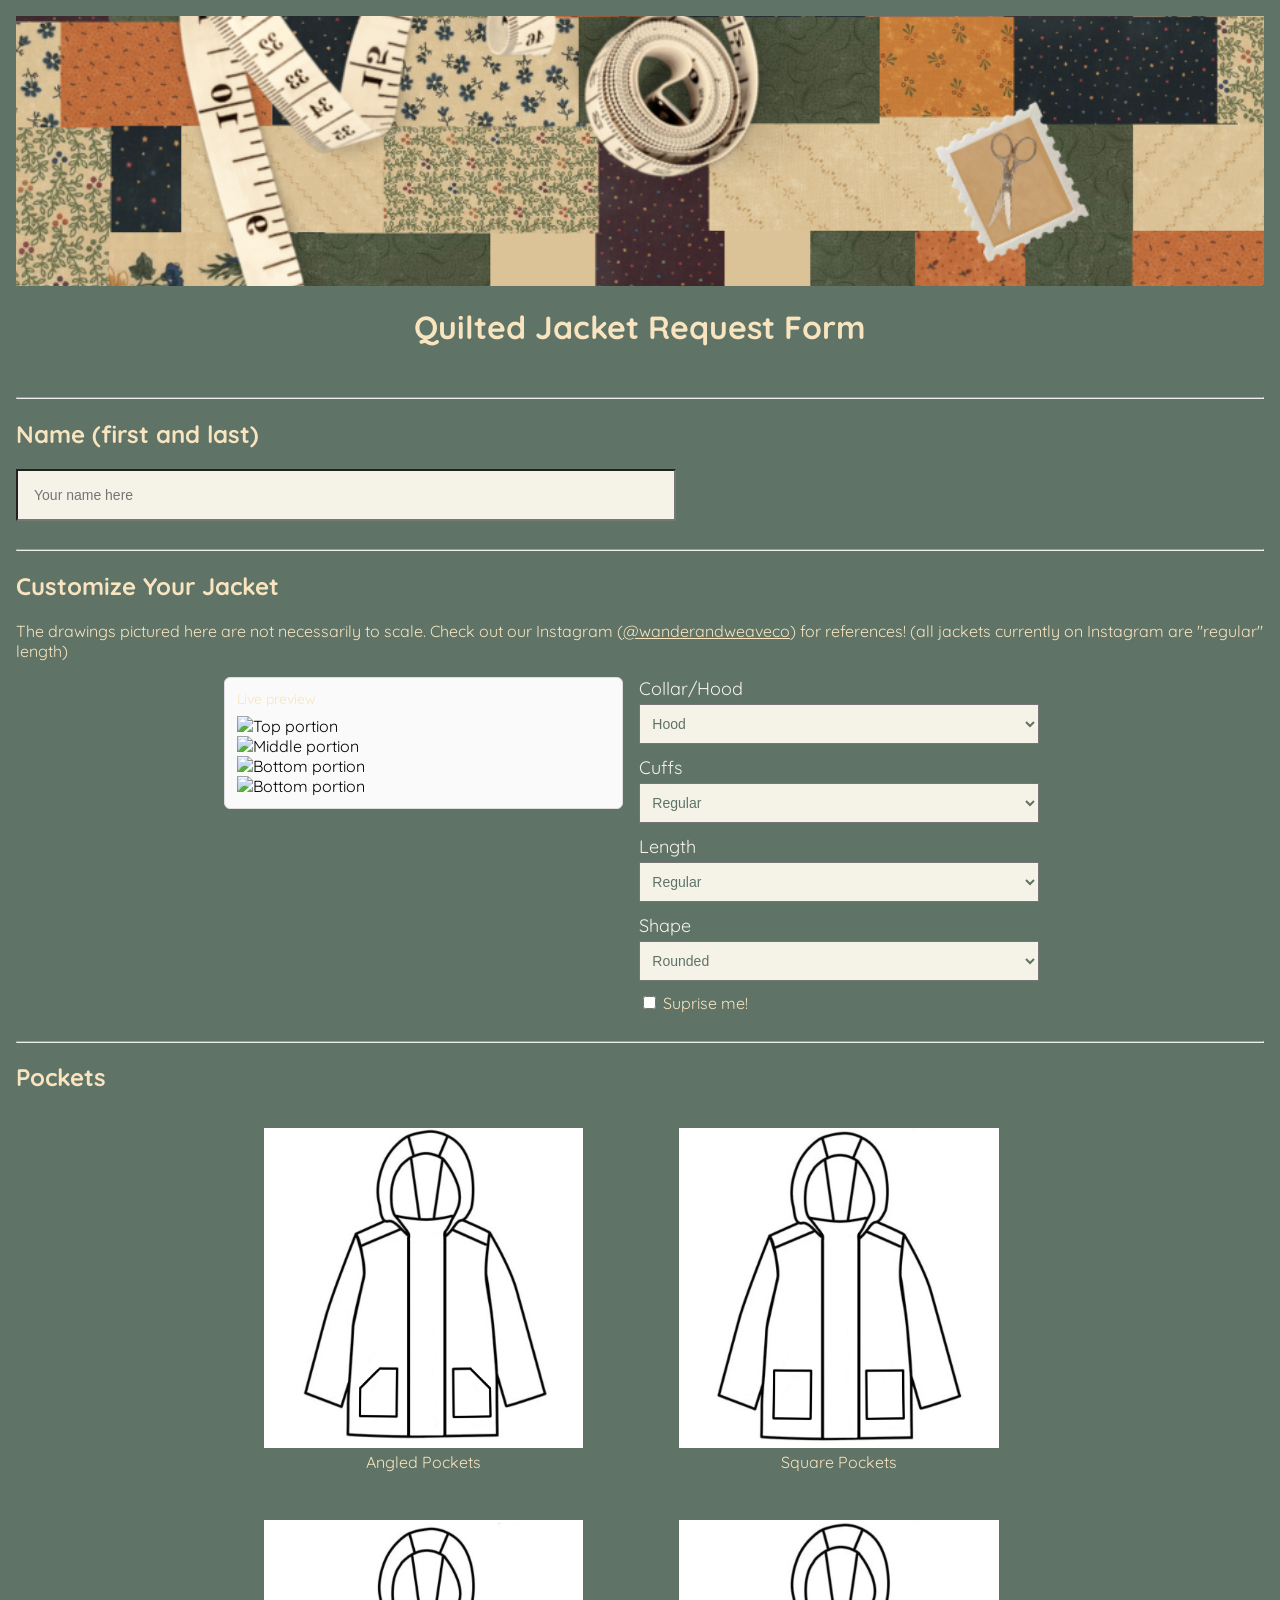
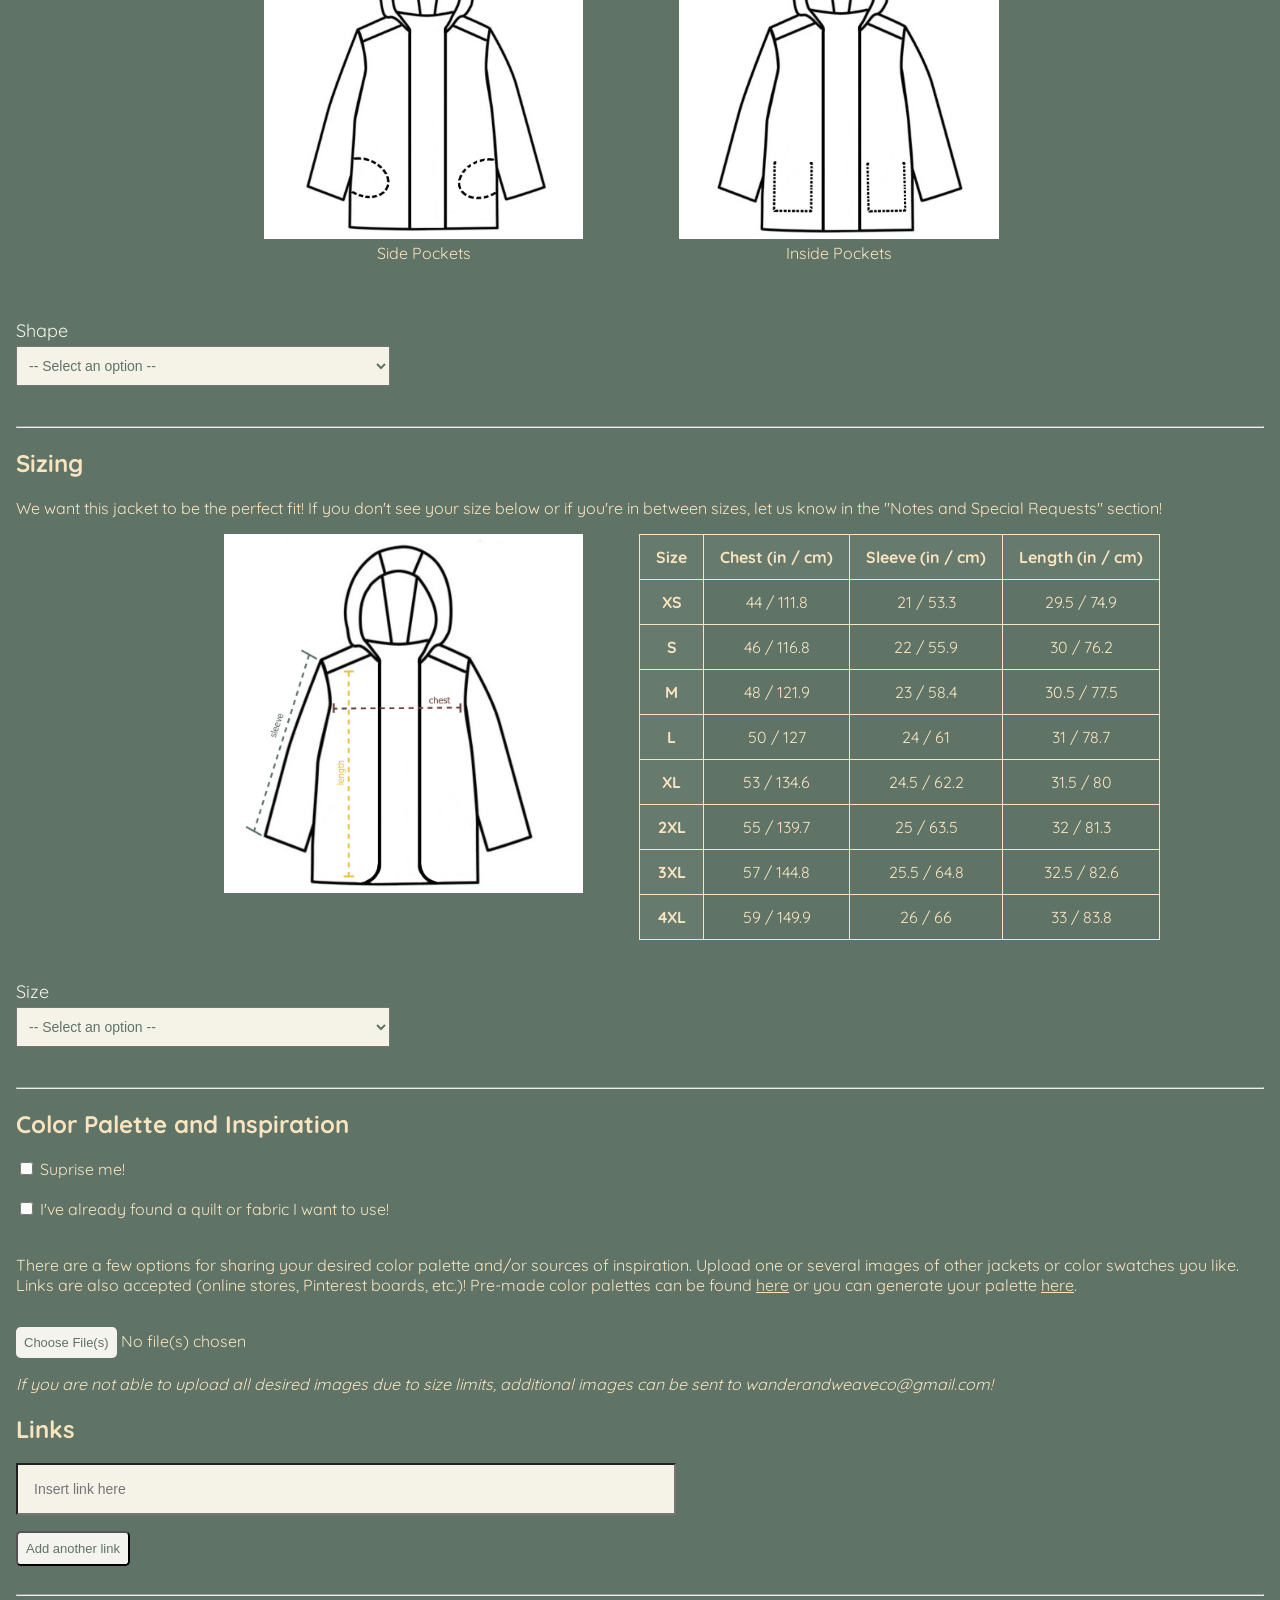
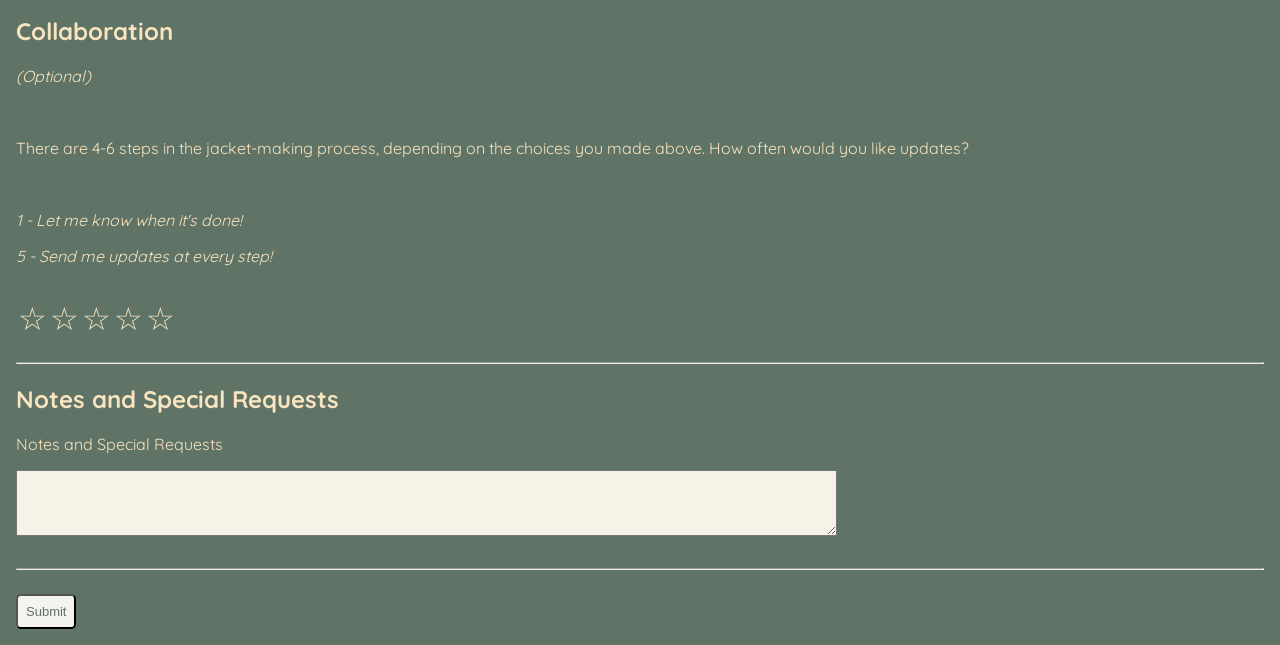
==== index.html @ 81173a6d "Update index.html" ====
<!DOCTYPE html> 
<html lang="en">
<head>
    <meta charset="UTF-8" name="viewport" content="width=device-width, initial-scale=1.0"/>
    <link rel="stylesheet" href="styles.css">
    
</head>
<body>
    <div class="cover-image"></div>

    <h1> Quilted Jacket Request Form</h1>

    <form id="jacket_form" class="gform" method="POST" data-email="wanderandweaveco@gmail.com" action="https://script.google.com/macros/s/AKfycbxLypBpWQFd5FEgnQNI2CdqDa7ysuSf2H5VcCMWy0vvCmfCvjO_w8NLe_TgLj1x377TdQ/exec">

        <!-- Name ------------------------------------------------------------------------ -->


        <br/><hr/>
        <h2>Name (first and last)</h2>
        <input type="text" id="name" name="name" placeholder="Your name here" style="color: #5f7367;" required/>


        <!-- Customization ------------------------------------------------------------------------ -->
        <br/><br/><hr/>
    
        <h2>Customize Your Jacket</h2>
        <p>
            The drawings pictured here are not necessarily to scale. Check out our Instagram (<a href="https://www.instagram.com/wanderandweaveco/" target="_blank">@wanderandweaveco</a>) for references! (all jackets currently on Instagram are "regular" length)
        </p>

        <div class="container">
            <div class="configurator">
                <div class="config-columns">
                    <div class="preview-column">
                        <div class="preview-wrapper">
                            <div class="preview-title"> Live preview</div>
                            <div class="preview">
                                <img id="collar_img" src="" alt="Top portion"/>
                                <img id="cuff_img" spc="" alt="Middle portion" />
                                <img id="length_image" src="" alt="Bottom portion" />
                                <img id="shape_image" src="" alt="Bottom portion" />
                            </div>
                        </div>
                    </div>

                    <div class="fields-column">
                        <div class="field">
                            <label for="collar_select">Collar/Hood</label>
                            <select id="collar_select" name="collar_selection"required>
                                <option value="hood">Hood</option>
                                <option value="collar">Collar</option>
                                <option value="no_collar">None</option>
                            </select>
                        </div>

                        <div class="field">
                            <label for="cuff_select">Cuffs</label>
                            <select id="cuff_select" name="cuff_selection" required>
                                <option value="no_cuff">Regular</option>
                                <option value="fitted">Fitted</option>
                                <option value="rolled">Rolled</option>
                            </select>
                        </div>

                        <div class="field">
                            <label for="length_select">Length</label>
                            <select id="length_select" name="length_selection" required>
                                <option value="regular_length">Regular</option>
                                <option value="cropped">Cropped</option>
                            </select>
                        </div>

                        <div class="field">
                            <label for="shape_select">Shape</label>
                            <select id="shape_select" name="shape_selection" required>
                                <option value="rounded">Rounded</option>
                                <option value="square">Square</option>
                            </select>
                        </div>
                        <label for="style_surprise" style="color: #f8e4be;">
                            <input type="checkbox" id="style_surprise" name="style_surprise" value="true" onclick="show_msg('style_surprise', 'style_surprise_msg')">
                            Suprise me! 
                        </label>
                        <p id="style_surprise_msg" style="display:none">When this option is selected, the style of the jacket will be left up to the designer! (All style selections above will be ignored)</p>
                    </div>
                </div>
            </div>
        </div>


        <!-- Pockets ------------------------------------------------------------------------ -->


        <br/><hr/>
        <h2>Pockets</h2>
        <div class="container">
            <div class="configurator">
                <div class="config-columns">
                    <div class="preview-column">
                        <figure>
                            <img id="angled_pockets" src="assets/angled_pockets.jpeg" alt="Angled Pockets" style="width: 100%;"/>
                            <figcaption style="color: #f8e4be; text-align: center;">Angled Pockets</figcaption>
                        </figure>
                    </div>
                    <div class="preview-column">
                        <figure>
                            <img id="square_pockets" src="assets/square_pockets.jpeg" alt="Square Pockets" style="width:100%;"/>
                            <figcaption style="color: #f8e4be; text-align: center;">Square Pockets</figcaption>
                        </figure>
                    </div>
                    <div class="preview-column">
                        <figure>
                            <img id="side_pockets" src="assets/side_pockets.jpeg" alt="Side Pockets" style="width: 100%;"/>
                            <figcaption style="color: #f8e4be; text-align: center;">Side Pockets</figcaption>
                        </figure>
                    </div>
                    <div class="preview-column">
                        <figure>
                            <img id="inside_pockets" src="assets/inside_pockets.jpeg" alt="Inside Pockets" style="width: 100%;"/>
                            <figcaption style="color: #f8e4be; text-align: center;">Inside Pockets</figcaption>
                        </figure>
                    </div>
                </div>
            </div>
        </div>
        <br/><br/>
        <div class="field" style="width: 30%;">
            <label for="pocket_select">Shape</label>
            <select id="pocket_select" name="pocket_selection" required>
                <option value="" disabled selected hidden>-- Select an option --</option>
                <option value="angled_pockets">Angled</option>
                <option value="square_pockets">Square</option>
                <option value="side_pockets">Side</option>
                <option value="inside_pockets">Inside</option>
                <option value="no_pockets">No Pockets</option>
            </select>
        </div>


        <!-- Sizing ------------------------------------------------------------------------ -->


        <br/><hr/>
        <h2>Sizing</h2>
        <p>
            We want this jacket to be the perfect fit! If you don't see your size below or if you're in between sizes, let us know in the "Notes and Special Requests" section!
        </p>
        <div class="container">
            <div class="configurator">
                <div class="config-columns">
                    <div class="preview-column">
                        <img id="jacket_measurements" src="assets/jacket_measurements.jpeg" alt="jacket_measurements" style="width: 90%;"/>
                    </div>
                    <div class="preview-column">
                        <div class="size-table-wrapper">
                            <table class="size-table">
                                <thead>
                                    <tr>
                                        <th>Size</th>
                                        <th>Chest (in / cm)</th>
                                        <th>Sleeve (in / cm)</th>
                                        <th>Length (in / cm)</th>
                                    </tr>
                                </thead>
                                <tbody>
                                <tr>
                                    <th>XS</th>
                                    <td>44 / 111.8</td>
                                    <td>21 / 53.3</td>
                                    <td>29.5 / 74.9</td>
                                </tr>
                                <tr>
                                    <th>S</th>
                                    <td>46 / 116.8</td>
                                    <td>22 / 55.9</td>
                                    <td>30 / 76.2</td>
                                </tr>
                                <tr>
                                    <th>M</th>
                                    <td>48 / 121.9</td>
                                    <td>23 / 58.4</td>
                                    <td>30.5 / 77.5</td>
                                </tr>
                                <tr>
                                    <th>L</th>
                                    <td>50 / 127</td>
                                    <td>24 / 61</td>
                                    <td>31 / 78.7</td>
                                </tr>
                                <tr>
                                    <th>XL</th>
                                    <td>53 / 134.6</td>
                                    <td>24.5 / 62.2</td>
                                    <td>31.5 / 80</td>
                                </tr>
                                <tr>
                                    <th>2XL</th>
                                    <td>55 / 139.7</td>
                                    <td>25 / 63.5</td>
                                    <td>32 / 81.3</td>
                                </tr>
                                <tr>
                                    <th>3XL</th>
                                    <td>57 / 144.8</td>
                                    <td>25.5 / 64.8</td>
                                    <td>32.5 / 82.6</td>
                                </tr>
                                <tr>
                                    <th>4XL</th>
                                    <td>59 / 149.9</td>
                                    <td>26 / 66</td>
                                    <td>33 / 83.8</td>
                                </tr>
                                </tbody>
                            </table>
                        </div>

                    </div>
                </div>
            </div>
        </div>

        <br/><br/>
        <div class="field" style="width: 30%;">
            <label for="size">Size</label>
            <select id="size_select" name="size_selection" required>
                <option value="" disabled selected hidden>-- Select an option --</option>
                <option value="extra_small">Extra Small</option>
                <option value="small">Small</option>
                <option value="medium">Medium</option>
                <option value="large">Large</option>
                <option value="extra_large">XL</option>
                <option value="two_extra_large">2XL</option>
                <option value="three_extra_large">3XL</option>
                <option value="four_extra_large">4XL</option>
            </select>
        </div>
        

        <!-- Color Palette ------------------------------------------------------------------------ -->


        <br/><hr/>
        <h2>Color Palette and Inspiration</h2>
        <label for="color_surprise" style="color: #f8e4be;">
            <input type="checkbox" id="color_surprise" name="color_surprise" value="true" onclick="show_msg('color_surprise', 'color_surprise_msg')">
            Suprise me! 
        </label>
        <p id="color_surprise_msg" style="display:none">When this option is selected, the colors used in your jacket will be left up to the designer!</p>

        <br/><br/>
        <label for="have_quilt" style="color: #f8e4be;">
            <input type="checkbox" id="have_quilt" name="have_quilt" value="true" onclick="show_msg('have_quilt', 'have_quilt_msg')">
            I've already found a quilt or fabric I want to use!
        </label>
        <p id="have_quilt_msg" style="display:none">That's great! The designer will message you personally to make arrangements!</p>

        <br/><br/>
        <p>
            There are a few options for sharing your desired color palette and/or sources of inspiration. 
            Upload one or several images of other jackets or color swatches you like. 
            Links are also accepted (online stores, Pinterest boards, etc.)! 
            Pre-made color palettes can be found <a href="https://colorpalettes.net" target="_blank">here</a> or you can generate your palette <a href="https://coolors.co" target="_blank">here</a>. 
        </p>

        <!-- <input type="checkbox" id="fileInput" value="true" onclick=""> -->
        <input type="file" id="actual-btn" onchange="handleFiles()" multiple name="image_files[]"/>
        <label for="actual-btn" class="custom-button">Choose File(s)</label>
        <span id="file-chosen" style="color: #f8e4be;">   No file(s) chosen</span>
        <ul id="fileList" style="color: #f8e4be;"></ul>

        <p>
            <i>If you are not able to upload all desired images due to size limits, additional images can be sent to wanderandweaveco@gmail.com!</i>
        </p>

        <h2>Links</h2>
        <div id="answer-wrapper">
            <input type="text" id="link_input" placeholder="Insert link here" style="color: #5f7367;" class="answer-input" name="link_input"/>
        </div>
        <button type="button" id="add-answer-btn" class="custom-button" onclick="add_link_input()">Add another link</button>
        <br/>


        <!-- Collaboration ------------------------------------------------------------------------ -->


        <br/><hr/>
        <h2>Collaboration</h2>

        <p> <i>(Optional)</i></p>
        <br/>
        <p>There are 4-6 steps in the jacket-making process, depending on the choices you made above. How often would you like updates?</p>
        <br/>
        <p><i>1 - Let me know when it's done!</i></p>
        <p><i>5 - Send me updates at every step!</i></p>
        <br/>
        <div class="rating">
            <input id="star5" name="star" type="radio" value="5" class="radio-btn hide" />
            <label for="star5" >☆</label>
            <input id="star4" name="star" type="radio" value="4" class="radio-btn hide" />
            <label for="star4" >☆</label>
            <input id="star3" name="star" type="radio" value="3" class="radio-btn hide" />
            <label for="star3" >☆</label>
            <input id="star2" name="star" type="radio" value="2" class="radio-btn hide" />
            <label for="star2" >☆</label>
            <input id="star1" name="star" type="radio" value="1" class="radio-btn hide" />
            <label for="star1" >☆</label>
            <div class="clear"></div>
        </div>
        <br/>



        <!-- Collaboration ------------------------------------------------------------------------ -->


        <br/><hr/>
        <h2>Notes and Special Requests</h2>
        <p><label for="notes" style="color:#f8e4be;">Notes and Special Requests</label></p>

        <textarea id="notes" name="notes" rows="4" cols="100" style="background-color:#f5f3e8; color:#5f7367; max-width: 100%;"></textarea>


        <br/><br/><hr/>

        <input type="submit" value="Submit" class="custom-button"/>
        <!-- <label for="actual-btn" class="custom-button">Submit</label> -->

        <div style="display:none" class="thankyou_message">
            <!-- You can customize the thankyou message by editing the code below -->
            <h2><em>Thanks</em> for contacting us! We will get back to you soon!
            </h2>
        </div>

    </form>

    <script>
        // Map option values to actual image URLs 
        const IMAGE_MAP = {
            hood: "",
            collar: "",
            no_collar: "",

            no_cuff: "",
            fitted: "",
            rolled: "",

            regular_length: "",
            cropped: "",

            rounded: "",
            square:"",
        }

        const collar_select = document.getElementById("collar_select");
        const cuff_select = document.getElementById("cuff_select");
        const length_select = document.getElementById("length_select");
        const shape_select = document.getElementById("shape_select");
 
        const collar_img = document.getElementById("collar_img");
        const cuff_img = document.getElementById("cuff_img");
        const length_img = document.getElementById("length_img");
        const shape_img = document.getElementById("shape_img");

        function update_preview() {
            const collar_val = collar_select.value;
            const cuff_val = cuff_select.value;
            const length_val = length_select.value;
            const shape_val = shape_select.value;

            collar_img.src = IMAGE_MAP[collar_val];
            cuff_img.src = IMAGE_MAP[cuff_val];
            length_img.src = IMAGE_MAP[length_val];
            shape_img.src = IMAGE_MAP[shape_val];
        }

        // Initalize with default selections
        collar_select.addEventListener("change", update_preview);
        cuff_select.addEventListener("change", update_preview);
        length_select.addEventListener("change", update_preview);
        shape_select.addEventListener("change", update_preview);

        // Trigger once on load
        update_preview();



        function show_msg(button_name, msg_id) {
            // Get the checkbox
            var checkBox = document.getElementById(button_name);
            // Get the output text
            var text = document.getElementById(msg_id);
            // If the checkbox is checked, display the output text
            if (checkBox.checked == true){
                text.style.display = "block";
            } else {
                text.style.display = "none";
            }
        }

        function handleFiles() {

            const fileListContainer = document.getElementById("fileList");
            const actualBtn = document.getElementById('actual-btn');

            // Clear the previous list, if any
            fileListContainer.innerHTML = ""; 

            const files = actualBtn.files; // The FileList object
            if (files.length > 0) {
                console.log(files.length);
                const file_chose = document.getElementById("file-chosen");
                file_chose.style.display = "none";
            }
            for (let i = 0; i < files.length; i++) {
                const li = document.createElement("li");
                li.textContent = files[i].name; // Get the file name
                fileListContainer.appendChild(li);
            }
        }


        function add_link_input() {
            const wrapper = document.getElementById("answer-wrapper");

            const currentInputs = wrapper.querySelectorAll(".answer-input").length;

            if (currentInputs >= 5) {
                const button = document.getElementById("add-answer-btn");
                button.style.display = "none";
            return;
            }

            // Clone the first input as a template
            const original = wrapper.querySelector(".answer-input");
            const clone = original.cloneNode(true);

            // Clear the cloned input’s value
            clone.value = "";
            clone.name = "link_input_" + (currentInputs + 1); // Update the name attribute for form submission

            // Insert it directly below the last input
            wrapper.appendChild(clone);
        }

    </script>

    <script data-cfasync="false" type="text/javascript" src="form-submission-handler.js"></script>
</body>
</html>
---- styles.css ----
@font-face {
    font-family: quicksand;
    src: url('assets/Quicksand-VariableFont_wght.ttf');
}

body {
    font-family: quicksand;
    margin: 0;
    padding: 1rem;
    box-sizing: border-box;
    background-color: #5f7367;
}

h1, hr {
    text-align: center;
    color: #f8e4be;
}

h2 {
    text-align: left;
    color: #f8e4be;
}

.configurator {
    width: min(100%, 52rem);
    margin: 0 auto;
    padding: 0 1rem;
}

.config-columns {
    display: flex;
    flex-wrap: wrap;
    gap: 1rem;
    align-items: flex-start;
}

.preview-column,
.fields-column {
    flex: 1 1 18rem;
    max-width: 48%;
}

.fields-column {
    display: flex;
    flex-direction: column;
}

.field {
    margin-bottom: 0.75rem;
}

.field label {
    display: block;
    font-size: 1.125rem;
    margin-bottom: 0.25rem;
    color: #f5f3e8;
}

.field select {
    width: 100%;
    height: 2.5rem;
    padding: 0.5rem;
    font-size: 0.875rem;
    background-color: #f5f3e8;
    color: #5f7367;
}

input[type="checkbox"] {
    accent-color: #5f7367;
}

input[type="text"] {
    width: 50%;
    padding: 1rem;
    font-size: 0.875rem;
    background-color: #f5f3e8;
}

.preview-wrapper {
    height: 100%;
    border: 1px solid #ddd;
    padding: 0.75rem;
    border-radius: 0.375rem;
    background: #fafafa;
}

.preview-title {
    font-size: 0.875rem;
    margin-bottom: 0.5rem;
    color: #f8e4be;
}

.preview {
    width: 100%;
    overflow: hidden;
}

.preview img {
    display: block;
    width: 100%;
    height: auto;
}

.cover-image {
    background-image: url('assets/Logos\ -\ Horizontal.png'); /* Specify the path to your image */
    min-height: 30vh; /* Make the div at least the height of the viewport */
    background-position: center; /* Center the image in the container */
    background-repeat: no-repeat; /* Prevent the image from repeating */
    background-size: cover; /* Scale the image to cover the entire container */
    background-attachment: fixed;
}

.container {
    display: flex;
    justify-content: center;
}

@media (max-width: 48em) {
    .config-columns {
        flex-direction: column;
    }

    .preview-column,
    .fields-column {
        max-width: 100%;
        flex: 1 1 100%;
    }
}

p {
    color: #f8e4be;
    text-align: left;
    font-size: medium;
}

.size-table {
  width: fit-content;
  border-collapse: collapse;
  font-family: inherit;
  color: #f8e4be; /* matches your site aesthetic */
  background: transparent;
}

.size-table th,
.size-table td {
  border: 1px solid #f8e4be;
  padding: 0.75rem 1rem;
  text-align: center;
}

.size-table th {
  font-weight: bold;
  background: rgba(255, 255, 255, 0.05);
  white-space: nowrap;
}

a {
    color: #f8e4be;
}

/* Hide the actual file input */
#actual-btn {
  opacity: 0; /* Makes it invisible but still functional */
  position: absolute; /* Positions it over the label (alternative to `hidden` attribute) */
  z-index: -1; /* Ensures it is behind the label visually */
}

/* Style the label to look like a button */
.custom-button {
  background-color: #f4f3ee;
  color: #5f7367;
  padding: 0.5rem;
  font-family: sans-serif;
  border-radius: 0.3rem;
  cursor: pointer; /* Makes it clickable */
  margin-top: 1rem;
  display: inline-block;
  font-size: small;
}

/* Optional: Add hover effect to the custom button */
.custom-button:hover {
    background-color: #dad8d1;
}

.rating {
    --standard-radio-size: 1rem;
    --star-size: calc(var(--standard-radio-size) * 2);
    width: auto;
    display: inline-flex;
    flex-direction: row-reverse;
    justify-content: flex-start;
    align-items: center;
    unicode-bidi: bidi-override;
    direction: ltr;
    text-align: left;
    position: relative;
    font-size: 0; /* reset inherited text size */
}

.rating > label {
    display: inline-flex;
    justify-content: center;
    align-items: center;
    padding: 0;
    margin: 0;
    position: relative;
    width: var(--star-size);
    height: var(--star-size);
    line-height: var(--star-size);
    font-size: var(--star-size);
    cursor: pointer;
    color: #f8e4be;
}

.rating > label:hover,
.rating > label:hover ~ label,
.rating > input.radio-btn:checked ~ label {
    color: transparent;
}

.rating > label:hover:before,
.rating > label:hover ~ label:before,
.rating > input.radio-btn:checked ~ label:before,
.rating > input.radio-btn:checked ~ label:before {
    content: "\2605";
    position: absolute;
    left: 0;
    color: #f8e4be;
}

.hide {
  display: none;
}

.clear {
  float: none;
  clear: both;
}
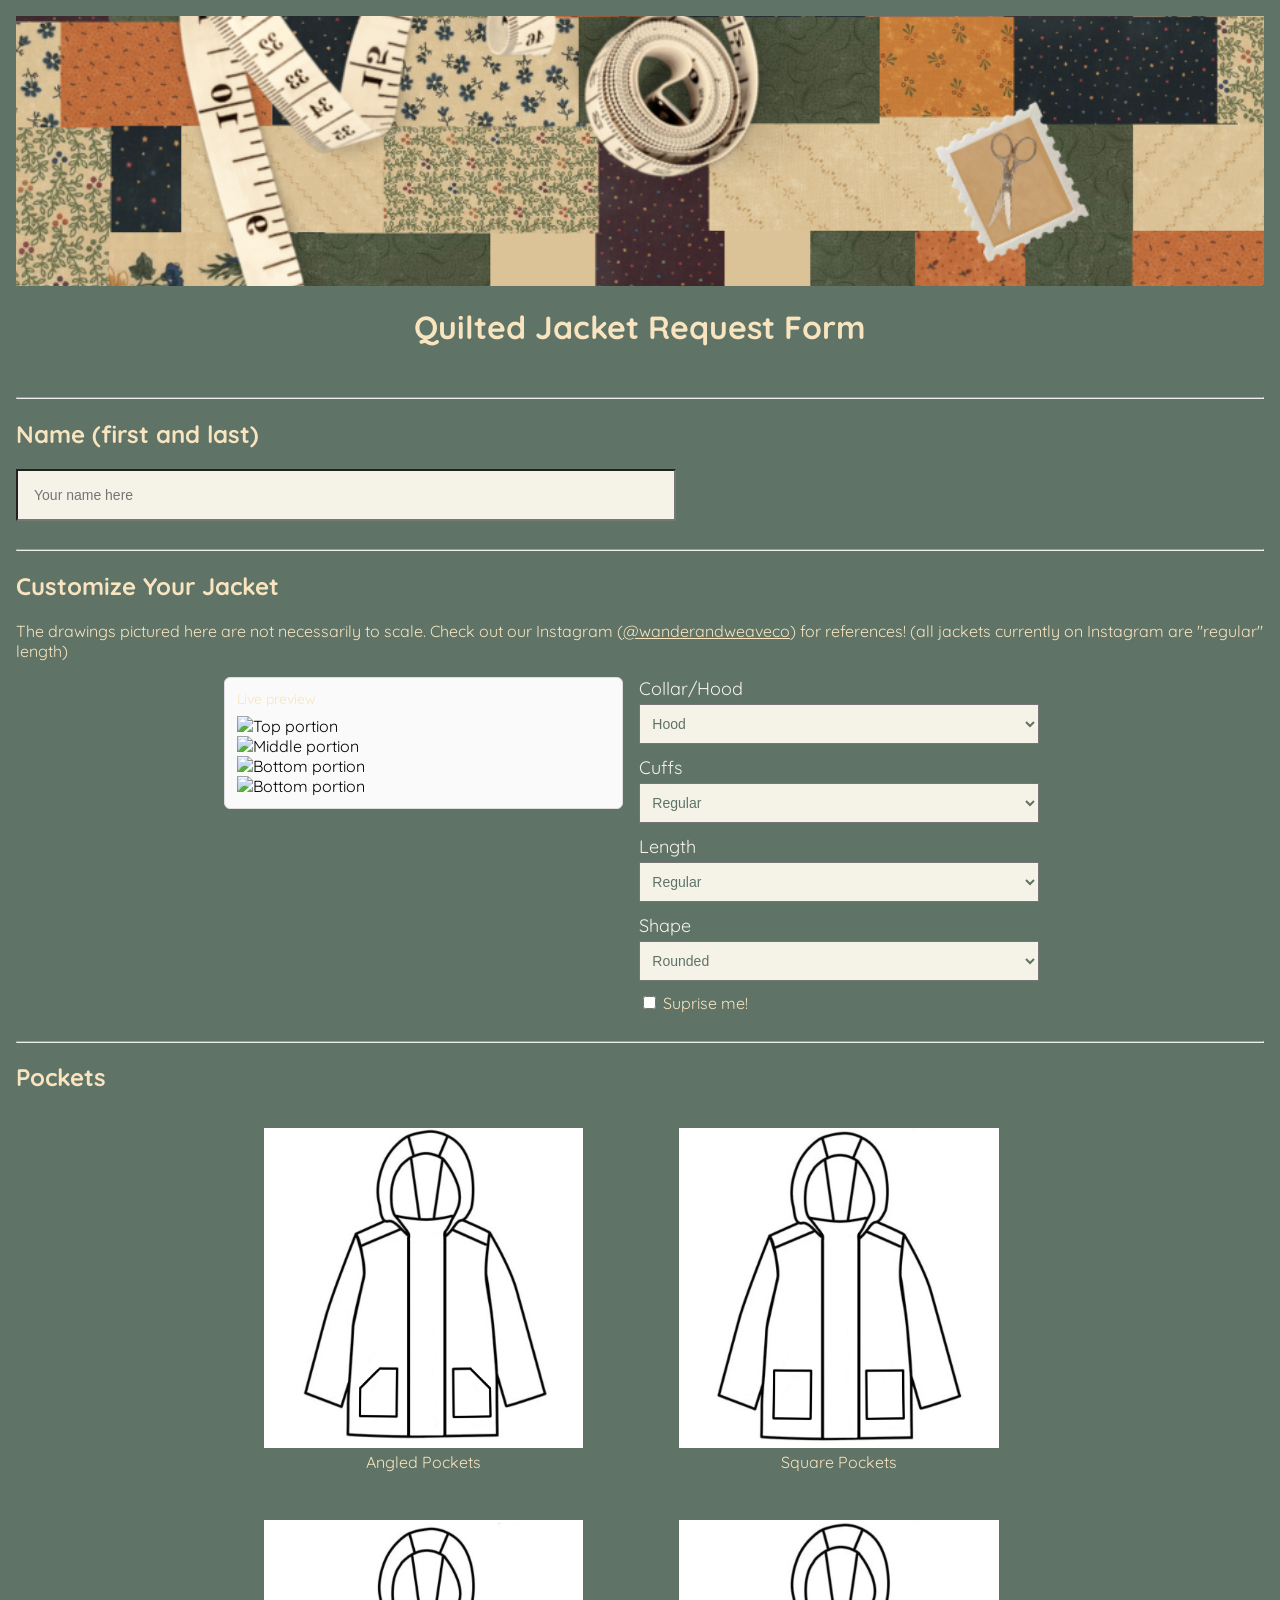
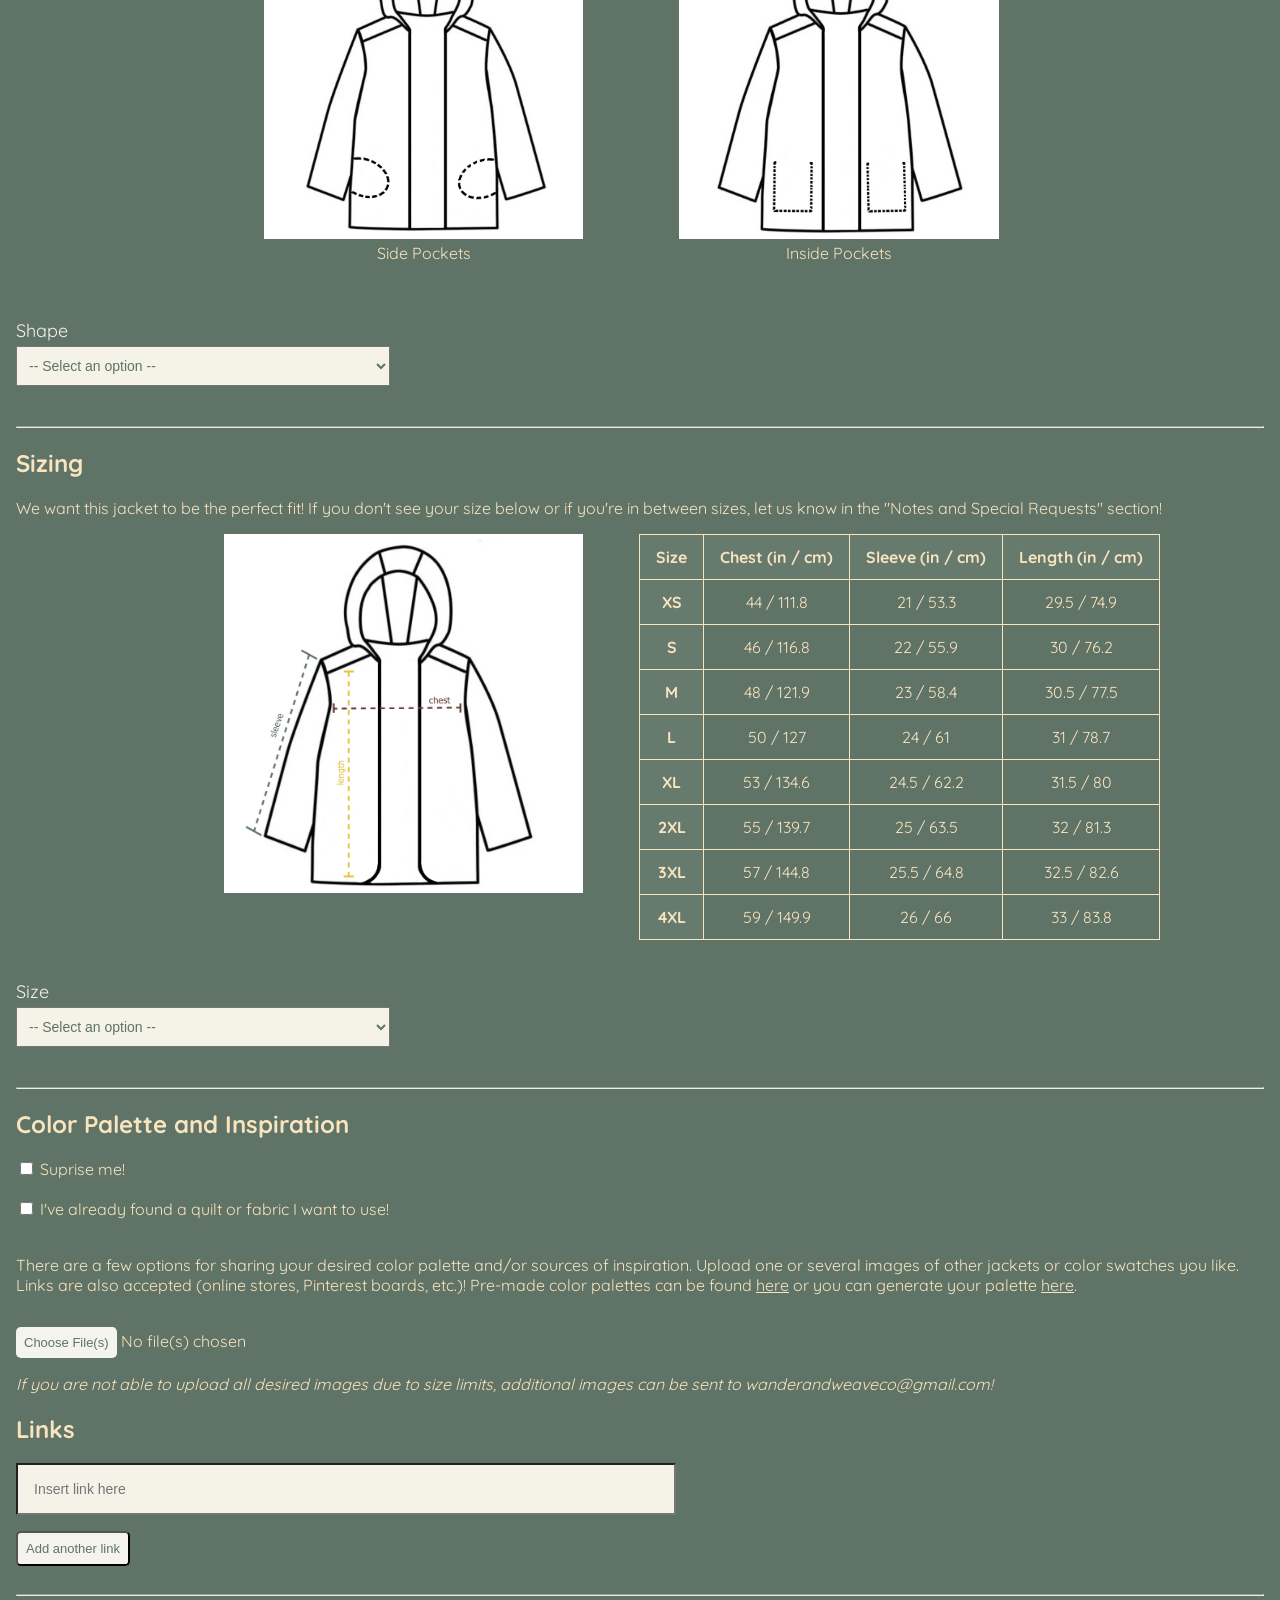
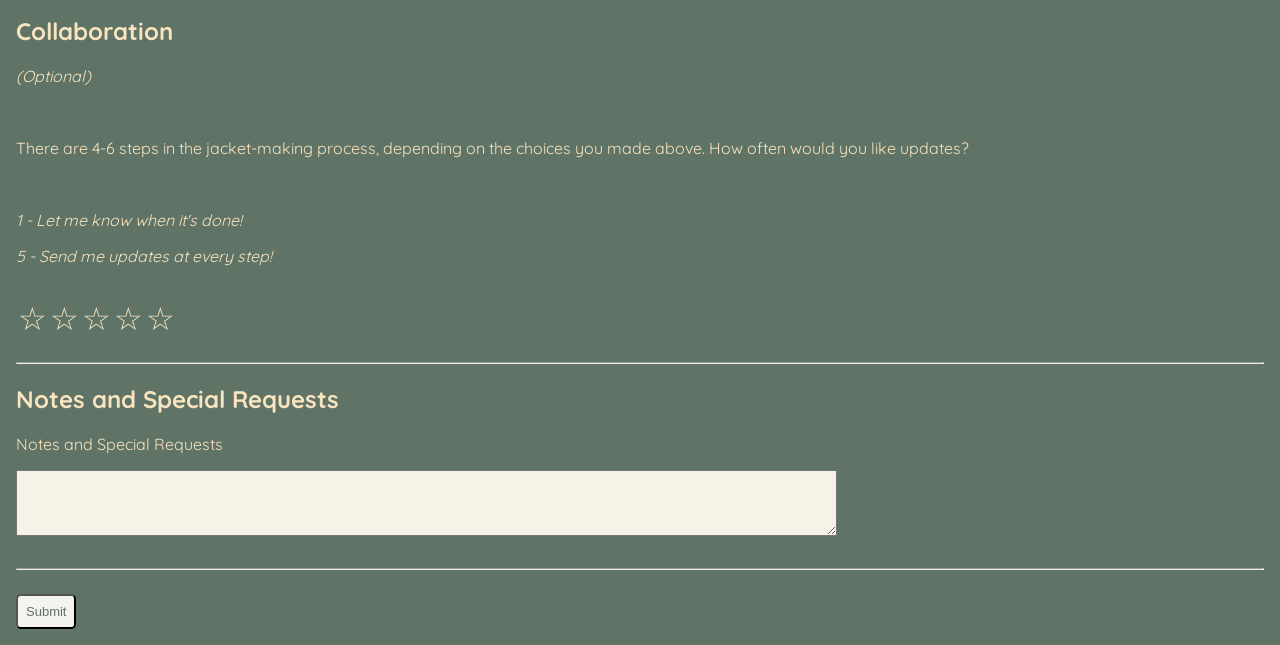
==== commit 450fd59b: "remove debug" ====
--- a/index.html
+++ b/index.html
@@ -78,7 +78,7 @@
                             </select>
                         </div>
                         <label for="style_surprise" style="color: #f8e4be;">
-                            <input type="checkbox" id="style_surprise" name="style_surprise" value="true" onclick="show_msg('style_surprise', 'style_surprise_msg')">
+                            <input type="checkbox" id="style_surprise" name="style_surprise" value="false" onclick="show_msg('style_surprise', 'style_surprise_msg')">
                             Suprise me! 
                         </label>
                         <p id="style_surprise_msg" style="display:none">When this option is selected, the style of the jacket will be left up to the designer! (All style selections above will be ignored)</p>
@@ -326,13 +326,13 @@
         <input type="submit" value="Submit" class="custom-button"/>
         <!-- <label for="actual-btn" class="custom-button">Submit</label> -->
 
-        <div style="display:none" class="thankyou_message">
-            <!-- You can customize the thankyou message by editing the code below -->
-            <h2><em>Thanks</em> for contacting us! We will get back to you soon!
-            </h2>
-        </div>
-
     </form>
+
+    <div style="display:none" class="thankyou_message" id="thank_you_message">
+        <!-- You can customize the thankyou message by editing the code below -->
+        <h2>Thanks for contacting us! We will get back to you soon!</h2>
+        <button type="button" onclick="location.reload()" class="custom-button">Submit Another Request →</button>
+    </div>
 
     <script>
         // Map option values to actual image URLs 
@@ -393,8 +393,10 @@
             // If the checkbox is checked, display the output text
             if (checkBox.checked == true){
                 text.style.display = "block";
+                checkBox.value = "true";
             } else {
                 text.style.display = "none";
+                checkBox.value = "false"
             }
         }
 
@@ -437,6 +439,7 @@
 
             // Clear the cloned input’s value
             clone.value = "";
+            clone.id = "link_input_" + (currentInputs + 1); // Update the id for uniqueness
             clone.name = "link_input_" + (currentInputs + 1); // Update the name attribute for form submission
 
             // Insert it directly below the last input
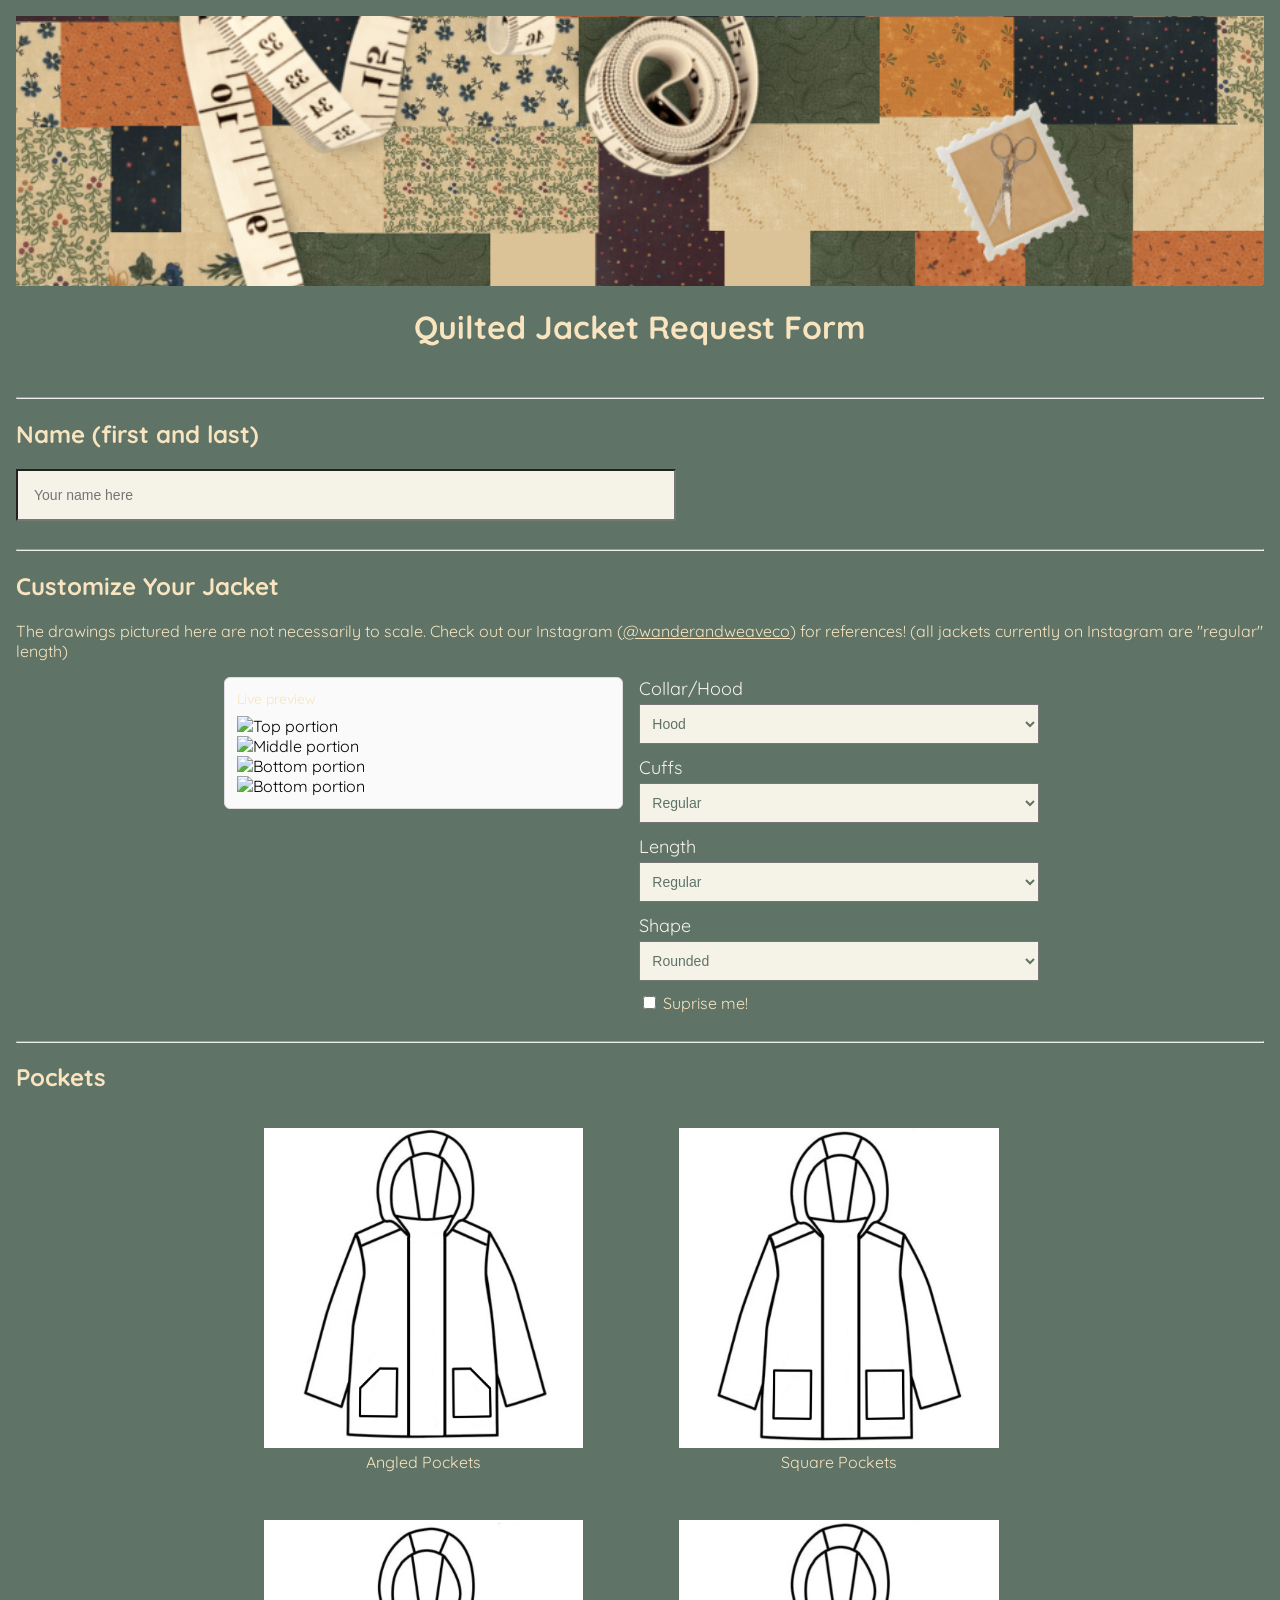
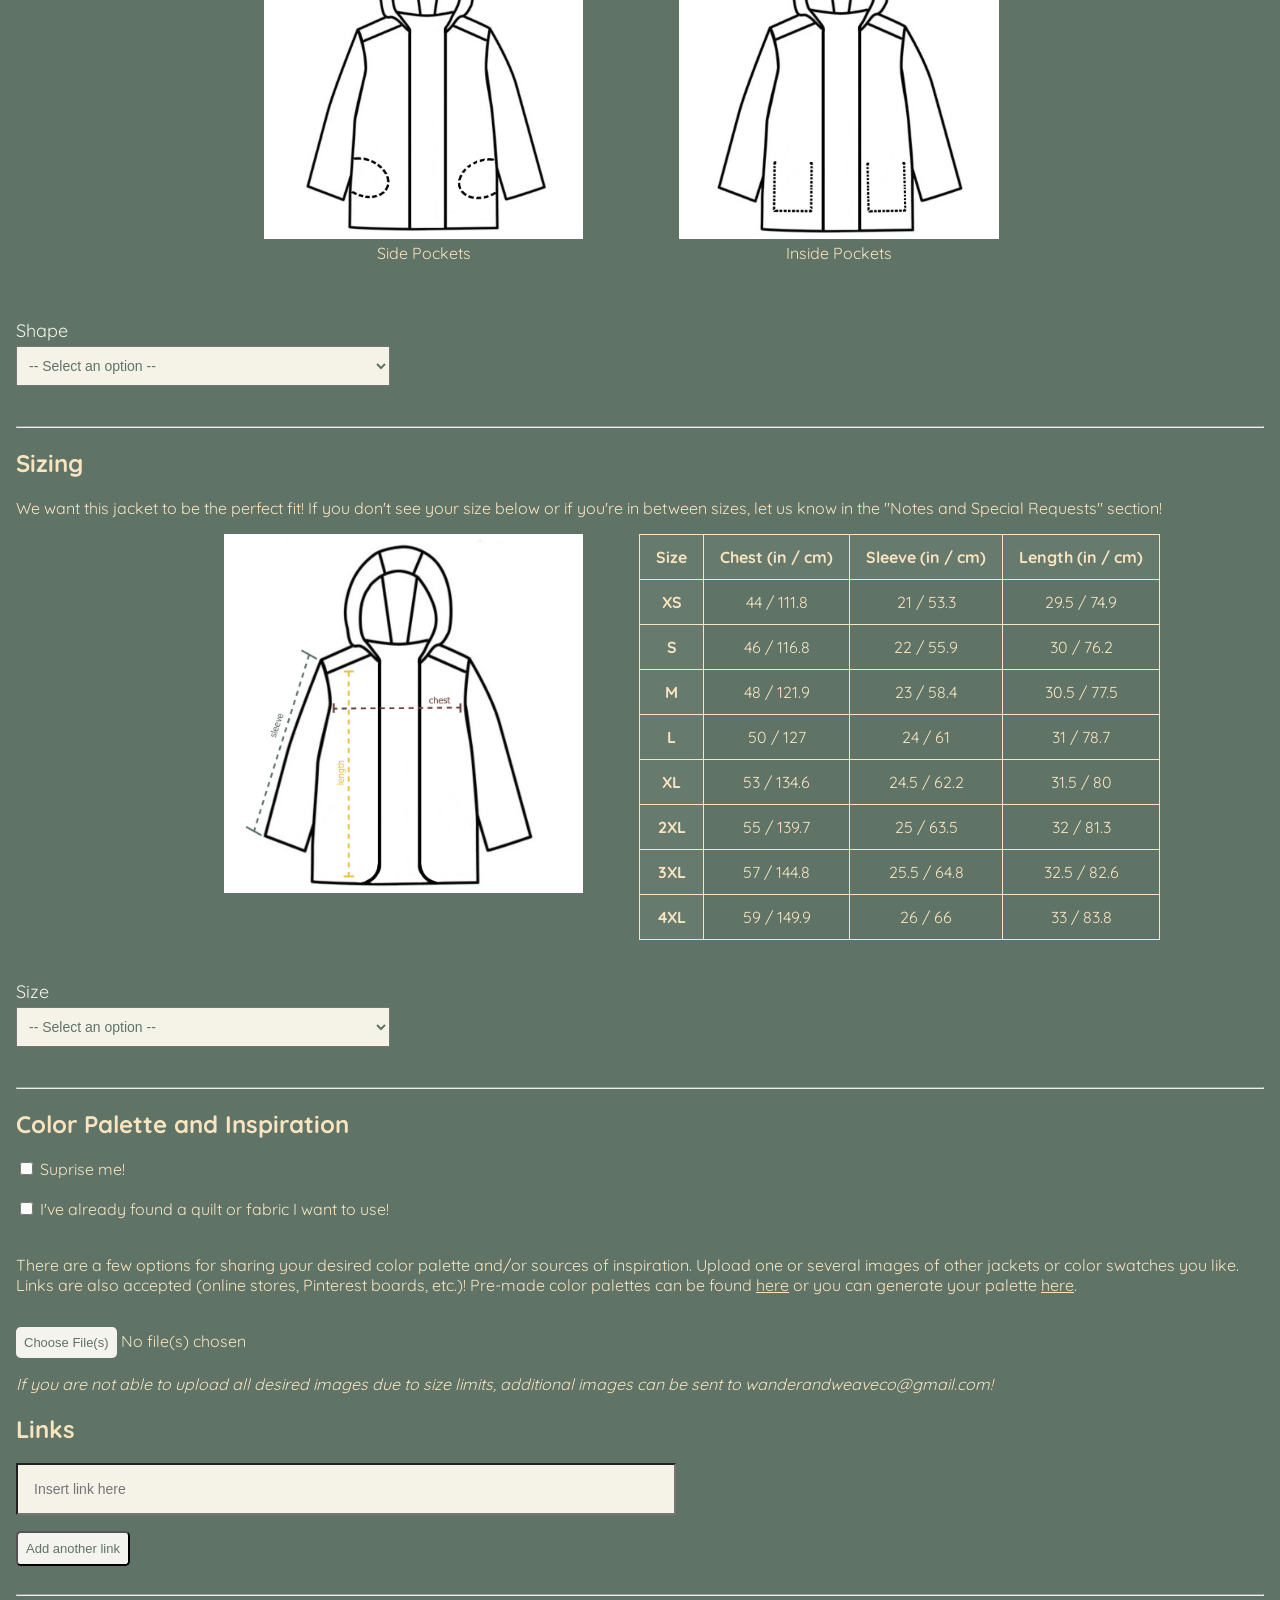
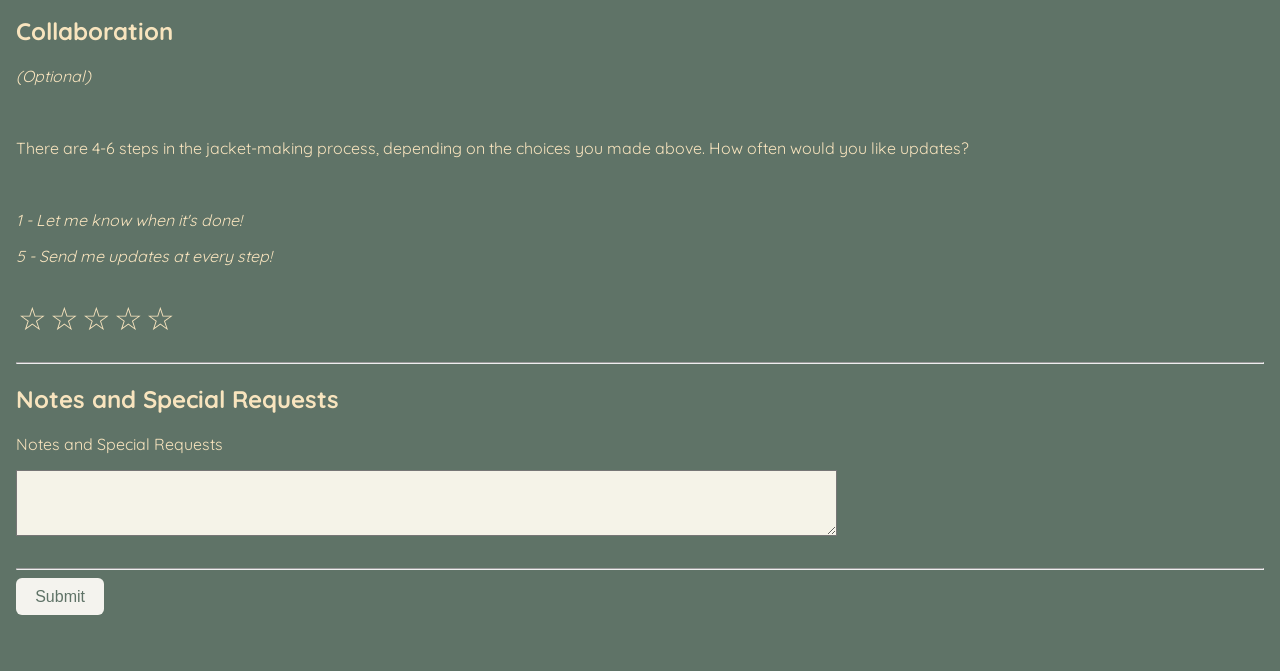
==== commit b7d2e1eb: "submikt button spinner" ====
--- a/index.html
+++ b/index.html
@@ -323,10 +323,17 @@
 
         <br/><br/><hr/>
 
-        <input type="submit" value="Submit" class="custom-button"/>
-        <!-- <label for="actual-btn" class="custom-button">Submit</label> -->
-
+        <button id="load-btn" class="loading-btn" onclick="on_submit()">
+            <span class="btn-text">Submit</span>
+            <span class="spinner"></span>
+        </button>
+        
     </form>
+    <br/><br/>
+
+
+    <!-- Thank you message (hidden by default) ----------------------------------------------------------->
+
 
     <div style="display:none" class="thankyou_message" id="thank_you_message">
         <!-- You can customize the thankyou message by editing the code below -->
@@ -446,6 +453,17 @@
             wrapper.appendChild(clone);
         }
 
+        function on_submit() {
+            const requiredFields = document.querySelectorAll('[required]');
+            for (let field of requiredFields) {
+                if (!field.value) {
+                    return;
+                }
+            }
+            const btn = document.getElementById("load-btn");
+            btn.classList.add('loading');
+        }
+
     </script>
 
     <script data-cfasync="false" type="text/javascript" src="form-submission-handler.js"></script>
--- a/styles.css
+++ b/styles.css
@@ -178,6 +178,45 @@
   display: inline-block;
   font-size: small;
 }
+
+.loading-btn {
+  position: relative;
+  padding: 0.6rem 1.2rem;
+  font-size: 1rem;
+  cursor: pointer;
+  border: none;
+  background: #f4f3ee;
+  color: #5f7367;
+  border-radius: 6px;
+  display: inline-flex;
+  align-items: center;
+  justify-content: center;
+}
+
+.spinner {
+  width: 18px;
+  height: 18px;
+  border: 3px solid rgba(255, 255, 255, 0.4);
+  border-top-color: #5f7367;
+  border-radius: 50%;
+  animation: spin 0.7s linear infinite;
+  display: none; /* hidden by default */
+}
+
+@keyframes spin {
+  to {
+    transform: rotate(360deg);
+  }
+}
+
+.loading .btn-text {
+  display: none;
+}
+
+.loading .spinner {
+  display: inline-block;
+}
+
 
 /* Optional: Add hover effect to the custom button */
 .custom-button:hover {
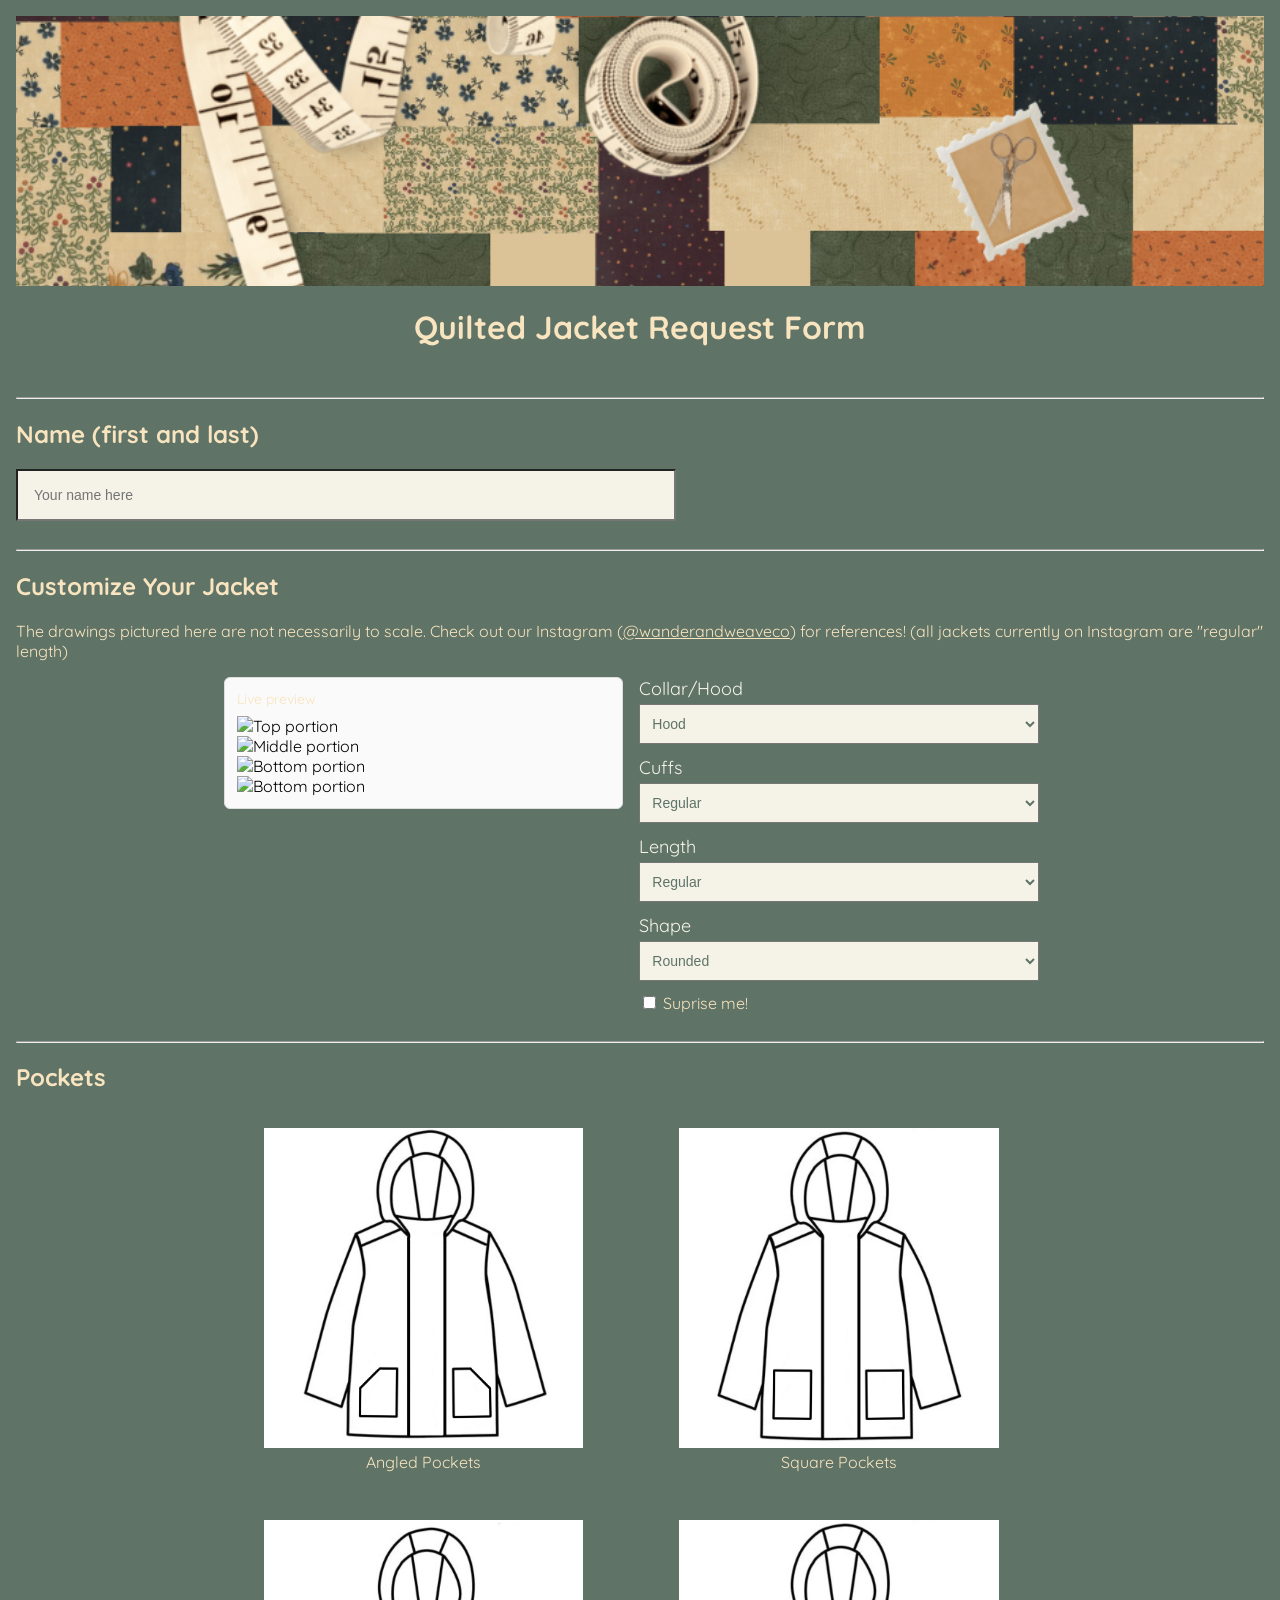
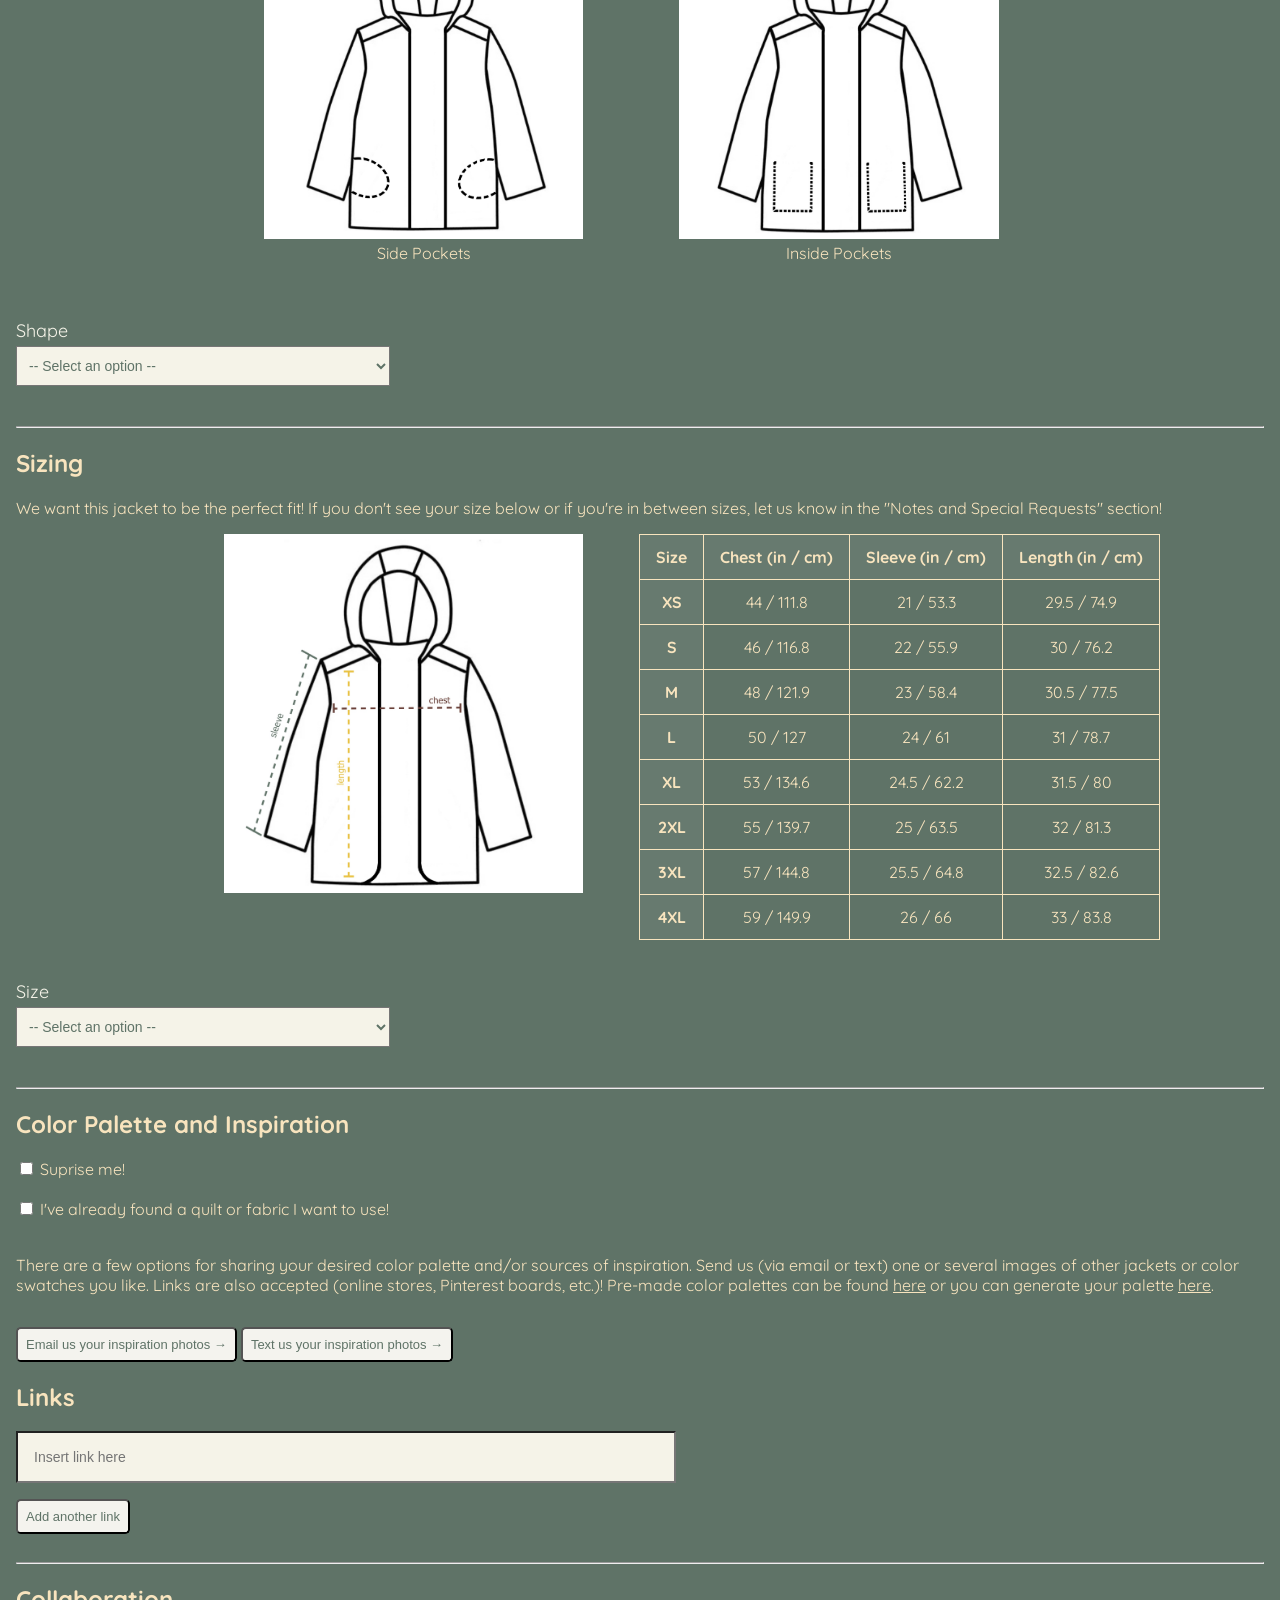
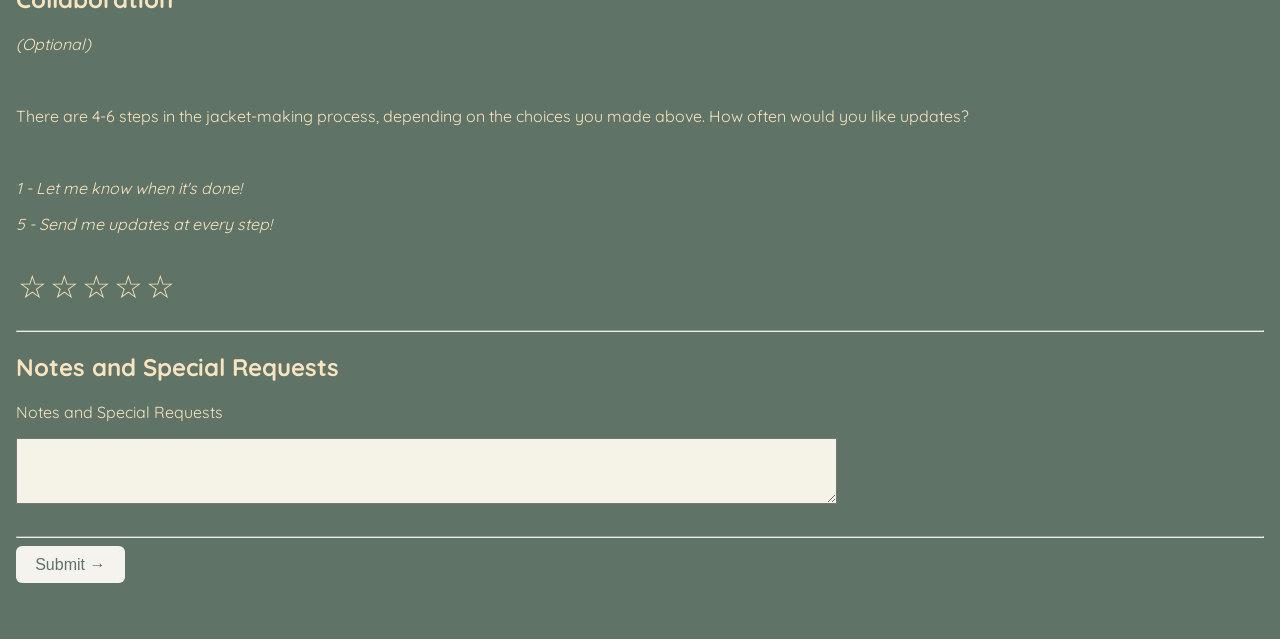
==== commit 5c2f9c1f: "update submission methods" ====
--- a/index.html
+++ b/index.html
@@ -258,20 +258,15 @@
         <br/><br/>
         <p>
             There are a few options for sharing your desired color palette and/or sources of inspiration. 
-            Upload one or several images of other jackets or color swatches you like. 
+            Send us (via email or text) one or several images of other jackets or color swatches you like. 
             Links are also accepted (online stores, Pinterest boards, etc.)! 
             Pre-made color palettes can be found <a href="https://colorpalettes.net" target="_blank">here</a> or you can generate your palette <a href="https://coolors.co" target="_blank">here</a>. 
         </p>
 
         <!-- <input type="checkbox" id="fileInput" value="true" onclick=""> -->
-        <input type="file" id="actual-btn" onchange="handleFiles()" multiple name="image_files[]"/>
-        <label for="actual-btn" class="custom-button">Choose File(s)</label>
-        <span id="file-chosen" style="color: #f8e4be;">   No file(s) chosen</span>
-        <ul id="fileList" style="color: #f8e4be;"></ul>
-
-        <p>
-            <i>If you are not able to upload all desired images due to size limits, additional images can be sent to wanderandweaveco@gmail.com!</i>
-        </p>
+        <button class="custom-button" onclick="openEmail()"> Email us your inspiration photos → </button>
+        <button class="custom-button" onclick="openText()"> Text us your inspiration photos → </button>
+
 
         <h2>Links</h2>
         <div id="answer-wrapper">
@@ -324,7 +319,7 @@
         <br/><br/><hr/>
 
         <button id="load-btn" class="loading-btn" onclick="on_submit()">
-            <span class="btn-text">Submit</span>
+            <span class="btn-text">Submit → </span>
             <span class="spinner"></span>
         </button>
         
@@ -407,27 +402,19 @@
             }
         }
 
-        function handleFiles() {
-
-            const fileListContainer = document.getElementById("fileList");
-            const actualBtn = document.getElementById('actual-btn');
-
-            // Clear the previous list, if any
-            fileListContainer.innerHTML = ""; 
-
-            const files = actualBtn.files; // The FileList object
-            if (files.length > 0) {
-                console.log(files.length);
-                const file_chose = document.getElementById("file-chosen");
-                file_chose.style.display = "none";
-            }
-            for (let i = 0; i < files.length; i++) {
-                const li = document.createElement("li");
-                li.textContent = files[i].name; // Get the file name
-                fileListContainer.appendChild(li);
-            }
-        }
-
+        function openEmail() {
+            const name = document.getElementById("name").value;
+            const to = "wanderandweaveco@gmail.com";
+            const subject = encodeURIComponent("Jacket Request Inspiration Photos");
+            const body = encodeURIComponent(`Hello,\n\n Here are the inspiration photos for my jacket request! \n\n ${name}`);
+            
+            window.location.href = `mailto:${to}?subject=${subject}&body=${body}`;
+        }
+
+        function openText() {
+            const to = "+15152189316"; 
+            window.location.href = `sms:${to}`;
+        }
 
         function add_link_input() {
             const wrapper = document.getElementById("answer-wrapper");
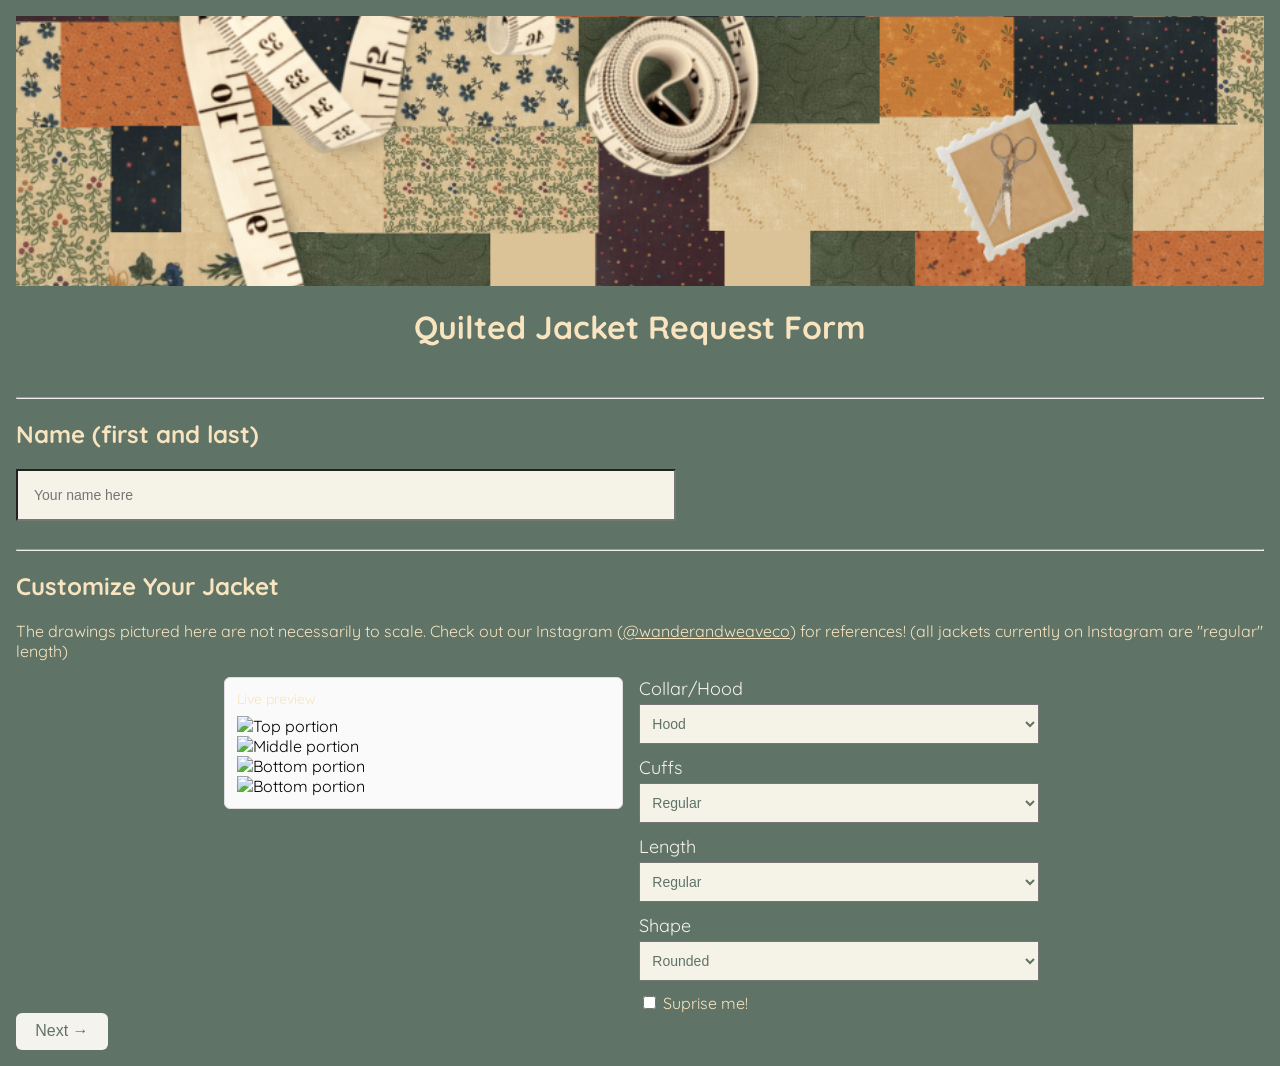
==== commit f2d24ef9: "embedded tally form" ====
--- a/index.html
+++ b/index.html
@@ -1,6 +1,7 @@
 <!DOCTYPE html> 
 <html lang="en">
 <head>
+    <title>Wander & Weave Co. - Quilted Jacket Request</title>
     <meta charset="UTF-8" name="viewport" content="width=device-width, initial-scale=1.0"/>
     <link rel="stylesheet" href="styles.css">
     
@@ -10,331 +11,87 @@
 
     <h1> Quilted Jacket Request Form</h1>
 
-    <form id="jacket_form" class="gform" method="POST" data-email="wanderandweaveco@gmail.com" action="https://script.google.com/macros/s/AKfycbxLypBpWQFd5FEgnQNI2CdqDa7ysuSf2H5VcCMWy0vvCmfCvjO_w8NLe_TgLj1x377TdQ/exec">
-
-        <!-- Name ------------------------------------------------------------------------ -->
+    <!-- Name ------------------------------------------------------------------------ -->
 
 
-        <br/><hr/>
-        <h2>Name (first and last)</h2>
-        <input type="text" id="name" name="name" placeholder="Your name here" style="color: #5f7367;" required/>
+    <br/><hr/>
+    <h2>Name (first and last)</h2>
+    <input type="text" id="name" name="name" placeholder="Your name here" style="color: #5f7367;" required/>
 
 
-        <!-- Customization ------------------------------------------------------------------------ -->
-        <br/><br/><hr/>
-    
-        <h2>Customize Your Jacket</h2>
-        <p>
-            The drawings pictured here are not necessarily to scale. Check out our Instagram (<a href="https://www.instagram.com/wanderandweaveco/" target="_blank">@wanderandweaveco</a>) for references! (all jackets currently on Instagram are "regular" length)
-        </p>
+    <!-- Customization ------------------------------------------------------------------------ -->
+    <br/><br/><hr/>
 
-        <div class="container">
-            <div class="configurator">
-                <div class="config-columns">
-                    <div class="preview-column">
-                        <div class="preview-wrapper">
-                            <div class="preview-title"> Live preview</div>
-                            <div class="preview">
-                                <img id="collar_img" src="" alt="Top portion"/>
-                                <img id="cuff_img" spc="" alt="Middle portion" />
-                                <img id="length_image" src="" alt="Bottom portion" />
-                                <img id="shape_image" src="" alt="Bottom portion" />
-                            </div>
+    <h2>Customize Your Jacket</h2>
+    <p>
+        The drawings pictured here are not necessarily to scale. Check out our Instagram (<a href="https://www.instagram.com/wanderandweaveco/" target="_blank">@wanderandweaveco</a>) for references! (all jackets currently on Instagram are "regular" length)
+    </p>
+
+    <div class="container">
+        <div class="configurator">
+            <div class="config-columns">
+                <div class="preview-column">
+                    <div class="preview-wrapper">
+                        <div class="preview-title"> Live preview</div>
+                        <div class="preview">
+                            <img id="collar_img" src="" alt="Top portion"/>
+                            <img id="cuff_img" spc="" alt="Middle portion" />
+                            <img id="length_image" src="" alt="Bottom portion" />
+                            <img id="shape_image" src="" alt="Bottom portion" />
                         </div>
                     </div>
+                </div>
 
-                    <div class="fields-column">
-                        <div class="field">
-                            <label for="collar_select">Collar/Hood</label>
-                            <select id="collar_select" name="collar_selection"required>
-                                <option value="hood">Hood</option>
-                                <option value="collar">Collar</option>
-                                <option value="no_collar">None</option>
-                            </select>
-                        </div>
+                <div class="fields-column">
+                    <div class="field">
+                        <label for="collar_select">Collar/Hood</label>
+                        <select id="collar_select" name="collar_selection"required>
+                            <option value="hood">Hood</option>
+                            <option value="collar">Collar</option>
+                            <option value="no_collar">None</option>
+                        </select>
+                    </div>
 
-                        <div class="field">
-                            <label for="cuff_select">Cuffs</label>
-                            <select id="cuff_select" name="cuff_selection" required>
-                                <option value="no_cuff">Regular</option>
-                                <option value="fitted">Fitted</option>
-                                <option value="rolled">Rolled</option>
-                            </select>
-                        </div>
+                    <div class="field">
+                        <label for="cuff_select">Cuffs</label>
+                        <select id="cuff_select" name="cuff_selection" required>
+                            <option value="no_cuff">Regular</option>
+                            <option value="fitted">Fitted</option>
+                            <option value="rolled">Rolled</option>
+                        </select>
+                    </div>
 
-                        <div class="field">
-                            <label for="length_select">Length</label>
-                            <select id="length_select" name="length_selection" required>
-                                <option value="regular_length">Regular</option>
-                                <option value="cropped">Cropped</option>
-                            </select>
-                        </div>
+                    <div class="field">
+                        <label for="length_select">Length</label>
+                        <select id="length_select" name="length_selection" required>
+                            <option value="regular_length">Regular</option>
+                            <option value="cropped">Cropped</option>
+                        </select>
+                    </div>
 
-                        <div class="field">
-                            <label for="shape_select">Shape</label>
-                            <select id="shape_select" name="shape_selection" required>
-                                <option value="rounded">Rounded</option>
-                                <option value="square">Square</option>
-                            </select>
-                        </div>
-                        <label for="style_surprise" style="color: #f8e4be;">
-                            <input type="checkbox" id="style_surprise" name="style_surprise" value="false" onclick="show_msg('style_surprise', 'style_surprise_msg')">
-                            Suprise me! 
-                        </label>
-                        <p id="style_surprise_msg" style="display:none">When this option is selected, the style of the jacket will be left up to the designer! (All style selections above will be ignored)</p>
+                    <div class="field">
+                        <label for="shape_select">Shape</label>
+                        <select id="shape_select" name="shape_selection" required>
+                            <option value="rounded">Rounded</option>
+                            <option value="square">Square</option>
+                        </select>
                     </div>
+                    <label for="style_surprise" style="color: #f8e4be;">
+                        <input type="checkbox" id="style_surprise" name="style_surprise" value="false" onclick="show_msg('style_surprise', 'style_surprise_msg')">
+                        Suprise me! 
+                    </label>
+                    <p id="style_surprise_msg" style="display:none">When this option is selected, the style of the jacket will be left up to the designer! (All style selections above will be ignored)</p>
                 </div>
             </div>
         </div>
+    </div>
+
+    <button id="load-btn" class="loading-btn" onclick="on_submit()">
+        <span class="btn-text">Next → </span>
+        <span class="spinner"></span>
+    </button>
 
 
-        <!-- Pockets ------------------------------------------------------------------------ -->
-
-
-        <br/><hr/>
-        <h2>Pockets</h2>
-        <div class="container">
-            <div class="configurator">
-                <div class="config-columns">
-                    <div class="preview-column">
-                        <figure>
-                            <img id="angled_pockets" src="assets/angled_pockets.jpeg" alt="Angled Pockets" style="width: 100%;"/>
-                            <figcaption style="color: #f8e4be; text-align: center;">Angled Pockets</figcaption>
-                        </figure>
-                    </div>
-                    <div class="preview-column">
-                        <figure>
-                            <img id="square_pockets" src="assets/square_pockets.jpeg" alt="Square Pockets" style="width:100%;"/>
-                            <figcaption style="color: #f8e4be; text-align: center;">Square Pockets</figcaption>
-                        </figure>
-                    </div>
-                    <div class="preview-column">
-                        <figure>
-                            <img id="side_pockets" src="assets/side_pockets.jpeg" alt="Side Pockets" style="width: 100%;"/>
-                            <figcaption style="color: #f8e4be; text-align: center;">Side Pockets</figcaption>
-                        </figure>
-                    </div>
-                    <div class="preview-column">
-                        <figure>
-                            <img id="inside_pockets" src="assets/inside_pockets.jpeg" alt="Inside Pockets" style="width: 100%;"/>
-                            <figcaption style="color: #f8e4be; text-align: center;">Inside Pockets</figcaption>
-                        </figure>
-                    </div>
-                </div>
-            </div>
-        </div>
-        <br/><br/>
-        <div class="field" style="width: 30%;">
-            <label for="pocket_select">Shape</label>
-            <select id="pocket_select" name="pocket_selection" required>
-                <option value="" disabled selected hidden>-- Select an option --</option>
-                <option value="angled_pockets">Angled</option>
-                <option value="square_pockets">Square</option>
-                <option value="side_pockets">Side</option>
-                <option value="inside_pockets">Inside</option>
-                <option value="no_pockets">No Pockets</option>
-            </select>
-        </div>
-
-
-        <!-- Sizing ------------------------------------------------------------------------ -->
-
-
-        <br/><hr/>
-        <h2>Sizing</h2>
-        <p>
-            We want this jacket to be the perfect fit! If you don't see your size below or if you're in between sizes, let us know in the "Notes and Special Requests" section!
-        </p>
-        <div class="container">
-            <div class="configurator">
-                <div class="config-columns">
-                    <div class="preview-column">
-                        <img id="jacket_measurements" src="assets/jacket_measurements.jpeg" alt="jacket_measurements" style="width: 90%;"/>
-                    </div>
-                    <div class="preview-column">
-                        <div class="size-table-wrapper">
-                            <table class="size-table">
-                                <thead>
-                                    <tr>
-                                        <th>Size</th>
-                                        <th>Chest (in / cm)</th>
-                                        <th>Sleeve (in / cm)</th>
-                                        <th>Length (in / cm)</th>
-                                    </tr>
-                                </thead>
-                                <tbody>
-                                <tr>
-                                    <th>XS</th>
-                                    <td>44 / 111.8</td>
-                                    <td>21 / 53.3</td>
-                                    <td>29.5 / 74.9</td>
-                                </tr>
-                                <tr>
-                                    <th>S</th>
-                                    <td>46 / 116.8</td>
-                                    <td>22 / 55.9</td>
-                                    <td>30 / 76.2</td>
-                                </tr>
-                                <tr>
-                                    <th>M</th>
-                                    <td>48 / 121.9</td>
-                                    <td>23 / 58.4</td>
-                                    <td>30.5 / 77.5</td>
-                                </tr>
-                                <tr>
-                                    <th>L</th>
-                                    <td>50 / 127</td>
-                                    <td>24 / 61</td>
-                                    <td>31 / 78.7</td>
-                                </tr>
-                                <tr>
-                                    <th>XL</th>
-                                    <td>53 / 134.6</td>
-                                    <td>24.5 / 62.2</td>
-                                    <td>31.5 / 80</td>
-                                </tr>
-                                <tr>
-                                    <th>2XL</th>
-                                    <td>55 / 139.7</td>
-                                    <td>25 / 63.5</td>
-                                    <td>32 / 81.3</td>
-                                </tr>
-                                <tr>
-                                    <th>3XL</th>
-                                    <td>57 / 144.8</td>
-                                    <td>25.5 / 64.8</td>
-                                    <td>32.5 / 82.6</td>
-                                </tr>
-                                <tr>
-                                    <th>4XL</th>
-                                    <td>59 / 149.9</td>
-                                    <td>26 / 66</td>
-                                    <td>33 / 83.8</td>
-                                </tr>
-                                </tbody>
-                            </table>
-                        </div>
-
-                    </div>
-                </div>
-            </div>
-        </div>
-
-        <br/><br/>
-        <div class="field" style="width: 30%;">
-            <label for="size">Size</label>
-            <select id="size_select" name="size_selection" required>
-                <option value="" disabled selected hidden>-- Select an option --</option>
-                <option value="extra_small">Extra Small</option>
-                <option value="small">Small</option>
-                <option value="medium">Medium</option>
-                <option value="large">Large</option>
-                <option value="extra_large">XL</option>
-                <option value="two_extra_large">2XL</option>
-                <option value="three_extra_large">3XL</option>
-                <option value="four_extra_large">4XL</option>
-            </select>
-        </div>
-        
-
-        <!-- Color Palette ------------------------------------------------------------------------ -->
-
-
-        <br/><hr/>
-        <h2>Color Palette and Inspiration</h2>
-        <label for="color_surprise" style="color: #f8e4be;">
-            <input type="checkbox" id="color_surprise" name="color_surprise" value="true" onclick="show_msg('color_surprise', 'color_surprise_msg')">
-            Suprise me! 
-        </label>
-        <p id="color_surprise_msg" style="display:none">When this option is selected, the colors used in your jacket will be left up to the designer!</p>
-
-        <br/><br/>
-        <label for="have_quilt" style="color: #f8e4be;">
-            <input type="checkbox" id="have_quilt" name="have_quilt" value="true" onclick="show_msg('have_quilt', 'have_quilt_msg')">
-            I've already found a quilt or fabric I want to use!
-        </label>
-        <p id="have_quilt_msg" style="display:none">That's great! The designer will message you personally to make arrangements!</p>
-
-        <br/><br/>
-        <p>
-            There are a few options for sharing your desired color palette and/or sources of inspiration. 
-            Send us (via email or text) one or several images of other jackets or color swatches you like. 
-            Links are also accepted (online stores, Pinterest boards, etc.)! 
-            Pre-made color palettes can be found <a href="https://colorpalettes.net" target="_blank">here</a> or you can generate your palette <a href="https://coolors.co" target="_blank">here</a>. 
-        </p>
-
-        <!-- <input type="checkbox" id="fileInput" value="true" onclick=""> -->
-        <button class="custom-button" onclick="openEmail()"> Email us your inspiration photos → </button>
-        <button class="custom-button" onclick="openText()"> Text us your inspiration photos → </button>
-
-
-        <h2>Links</h2>
-        <div id="answer-wrapper">
-            <input type="text" id="link_input" placeholder="Insert link here" style="color: #5f7367;" class="answer-input" name="link_input"/>
-        </div>
-        <button type="button" id="add-answer-btn" class="custom-button" onclick="add_link_input()">Add another link</button>
-        <br/>
-
-
-        <!-- Collaboration ------------------------------------------------------------------------ -->
-
-
-        <br/><hr/>
-        <h2>Collaboration</h2>
-
-        <p> <i>(Optional)</i></p>
-        <br/>
-        <p>There are 4-6 steps in the jacket-making process, depending on the choices you made above. How often would you like updates?</p>
-        <br/>
-        <p><i>1 - Let me know when it's done!</i></p>
-        <p><i>5 - Send me updates at every step!</i></p>
-        <br/>
-        <div class="rating">
-            <input id="star5" name="star" type="radio" value="5" class="radio-btn hide" />
-            <label for="star5" >☆</label>
-            <input id="star4" name="star" type="radio" value="4" class="radio-btn hide" />
-            <label for="star4" >☆</label>
-            <input id="star3" name="star" type="radio" value="3" class="radio-btn hide" />
-            <label for="star3" >☆</label>
-            <input id="star2" name="star" type="radio" value="2" class="radio-btn hide" />
-            <label for="star2" >☆</label>
-            <input id="star1" name="star" type="radio" value="1" class="radio-btn hide" />
-            <label for="star1" >☆</label>
-            <div class="clear"></div>
-        </div>
-        <br/>
-
-
-
-        <!-- Collaboration ------------------------------------------------------------------------ -->
-
-
-        <br/><hr/>
-        <h2>Notes and Special Requests</h2>
-        <p><label for="notes" style="color:#f8e4be;">Notes and Special Requests</label></p>
-
-        <textarea id="notes" name="notes" rows="4" cols="100" style="background-color:#f5f3e8; color:#5f7367; max-width: 100%;"></textarea>
-
-
-        <br/><br/><hr/>
-
-        <button id="load-btn" class="loading-btn" onclick="on_submit()">
-            <span class="btn-text">Submit → </span>
-            <span class="spinner"></span>
-        </button>
-        
-    </form>
-    <br/><br/>
-
-
-    <!-- Thank you message (hidden by default) ----------------------------------------------------------->
-
-
-    <div style="display:none" class="thankyou_message" id="thank_you_message">
-        <!-- You can customize the thankyou message by editing the code below -->
-        <h2>Thanks for contacting us! We will get back to you soon!</h2>
-        <button type="button" onclick="location.reload()" class="custom-button">Submit Another Request →</button>
-    </div>
 
     <script>
         // Map option values to actual image URLs 
@@ -354,6 +111,7 @@
             square:"",
         }
 
+        const name_input = document.getElementById("name");
         const collar_select = document.getElementById("collar_select");
         const cuff_select = document.getElementById("cuff_select");
         const length_select = document.getElementById("length_select");
@@ -364,19 +122,27 @@
         const length_img = document.getElementById("length_img");
         const shape_img = document.getElementById("shape_img");
 
+        var query_params = `?name=${name_input.value}&collar_select=${collar_select.value}&cuff_select=${cuff_select.value}&length_select=${length_select.value}&shape_select=${shape_select.value}&style_surprise=${document.getElementById("style_surprise").value}`;
+
+
         function update_preview() {
+            const name = name_input.value;
             const collar_val = collar_select.value;
             const cuff_val = cuff_select.value;
             const length_val = length_select.value;
             const shape_val = shape_select.value;
 
-            collar_img.src = IMAGE_MAP[collar_val];
-            cuff_img.src = IMAGE_MAP[cuff_val];
-            length_img.src = IMAGE_MAP[length_val];
-            shape_img.src = IMAGE_MAP[shape_val];
+            // collar_img.src = IMAGE_MAP[collar_val];
+            // cuff_img.src = IMAGE_MAP[cuff_val];
+            // length_img.src = IMAGE_MAP[length_val];
+            // shape_img.src = IMAGE_MAP[shape_val];
+
+            query_params = `?name=${name_input.value}&collar_select=${collar_select.value}&cuff_select=${cuff_select.value}&length_select=${length_select.value}&shape_select=${shape_select.value}&style_surprise=${document.getElementById("style_surprise").value}`;
+
         }
 
         // Initalize with default selections
+        name_input.addEventListener("change", update_preview);
         collar_select.addEventListener("change", update_preview);
         cuff_select.addEventListener("change", update_preview);
         length_select.addEventListener("change", update_preview);
@@ -384,6 +150,7 @@
 
         // Trigger once on load
         update_preview();
+
 
 
 
@@ -402,57 +169,13 @@
             }
         }
 
-        function openEmail() {
-            const name = document.getElementById("name").value;
-            const to = "wanderandweaveco@gmail.com";
-            const subject = encodeURIComponent("Jacket Request Inspiration Photos");
-            const body = encodeURIComponent(`Hello,\n\n Here are the inspiration photos for my jacket request! \n\n ${name}`);
-            
-            window.location.href = `mailto:${to}?subject=${subject}&body=${body}`;
-        }
-
-        function openText() {
-            const to = "+15152189316"; 
-            window.location.href = `sms:${to}`;
-        }
-
-        function add_link_input() {
-            const wrapper = document.getElementById("answer-wrapper");
-
-            const currentInputs = wrapper.querySelectorAll(".answer-input").length;
-
-            if (currentInputs >= 5) {
-                const button = document.getElementById("add-answer-btn");
-                button.style.display = "none";
-            return;
-            }
-
-            // Clone the first input as a template
-            const original = wrapper.querySelector(".answer-input");
-            const clone = original.cloneNode(true);
-
-            // Clear the cloned input’s value
-            clone.value = "";
-            clone.id = "link_input_" + (currentInputs + 1); // Update the id for uniqueness
-            clone.name = "link_input_" + (currentInputs + 1); // Update the name attribute for form submission
-
-            // Insert it directly below the last input
-            wrapper.appendChild(clone);
-        }
 
         function on_submit() {
-            const requiredFields = document.querySelectorAll('[required]');
-            for (let field of requiredFields) {
-                if (!field.value) {
-                    return;
-                }
-            }
-            const btn = document.getElementById("load-btn");
-            btn.classList.add('loading');
+
+            window.location.href = "jacket_form.html" + query_params;
+            return false;
         }
 
     </script>
-
-    <script data-cfasync="false" type="text/javascript" src="form-submission-handler.js"></script>
 </body>
 </html>
